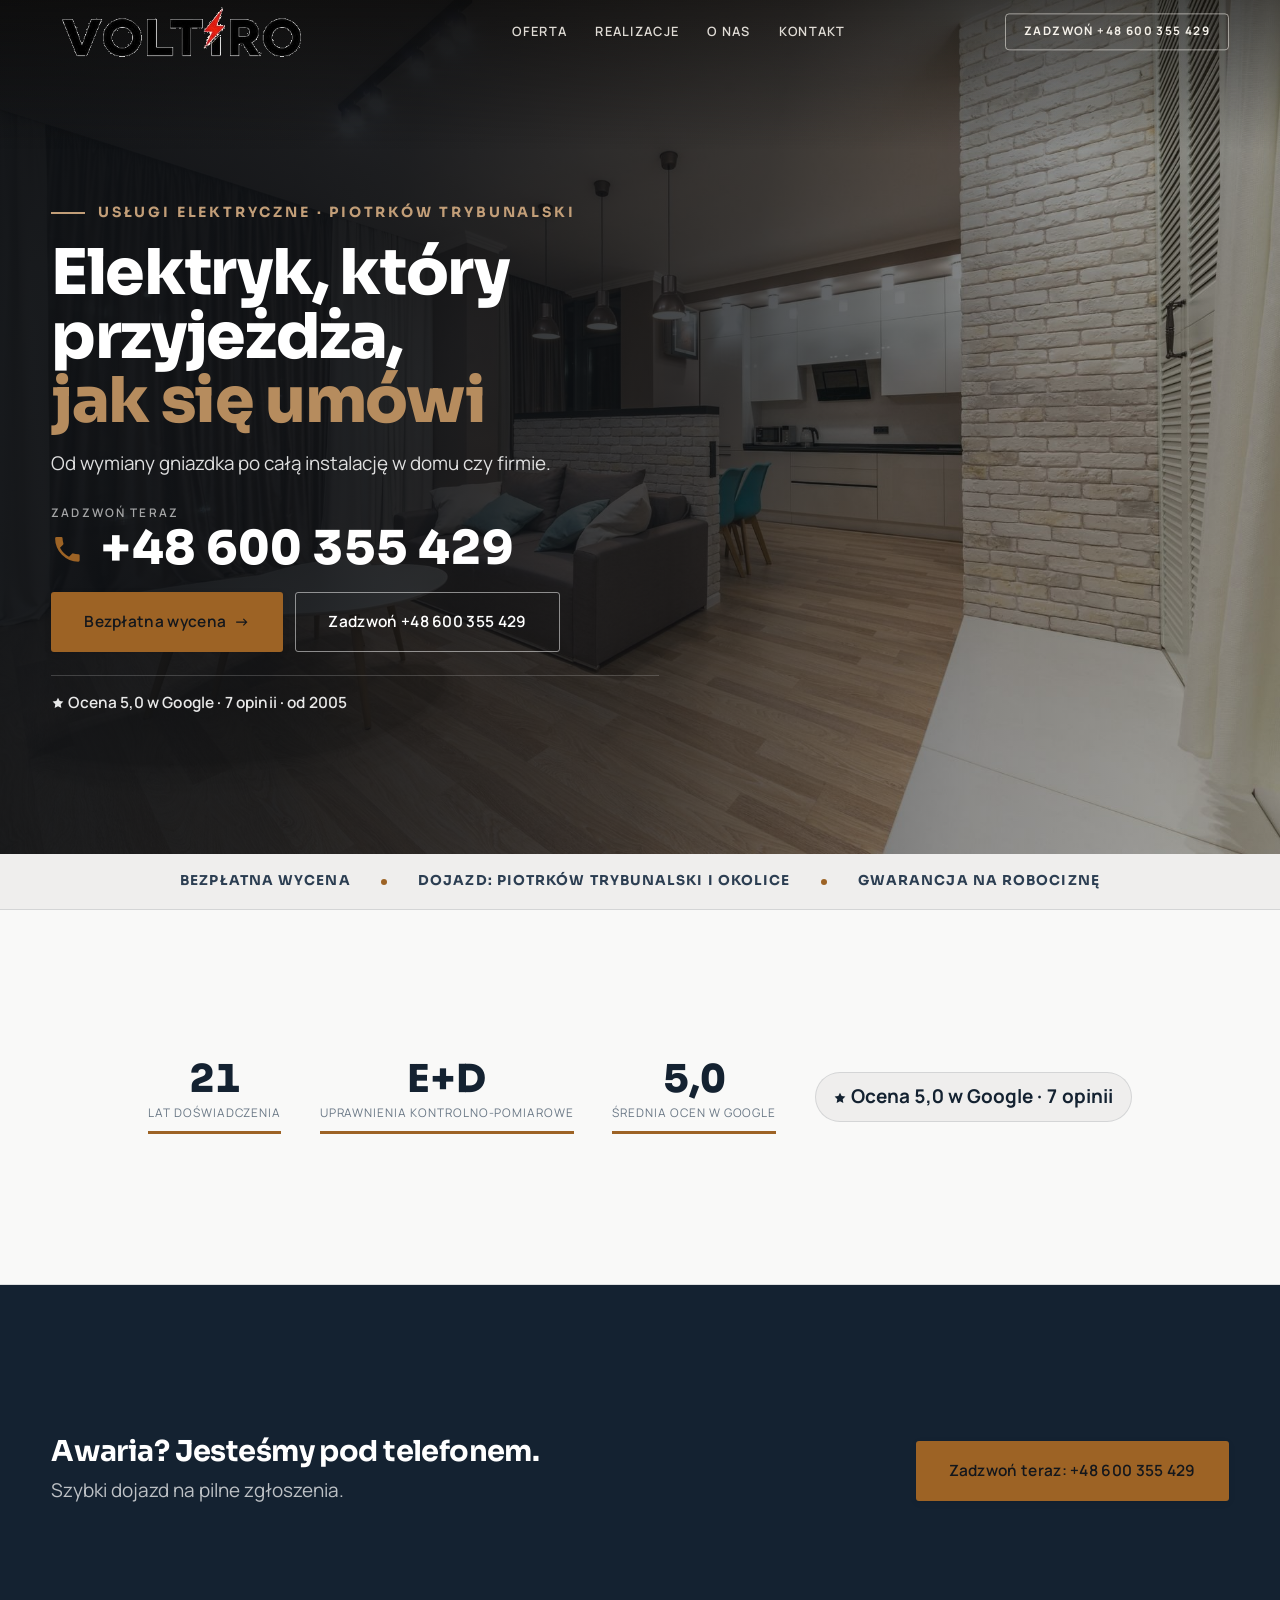
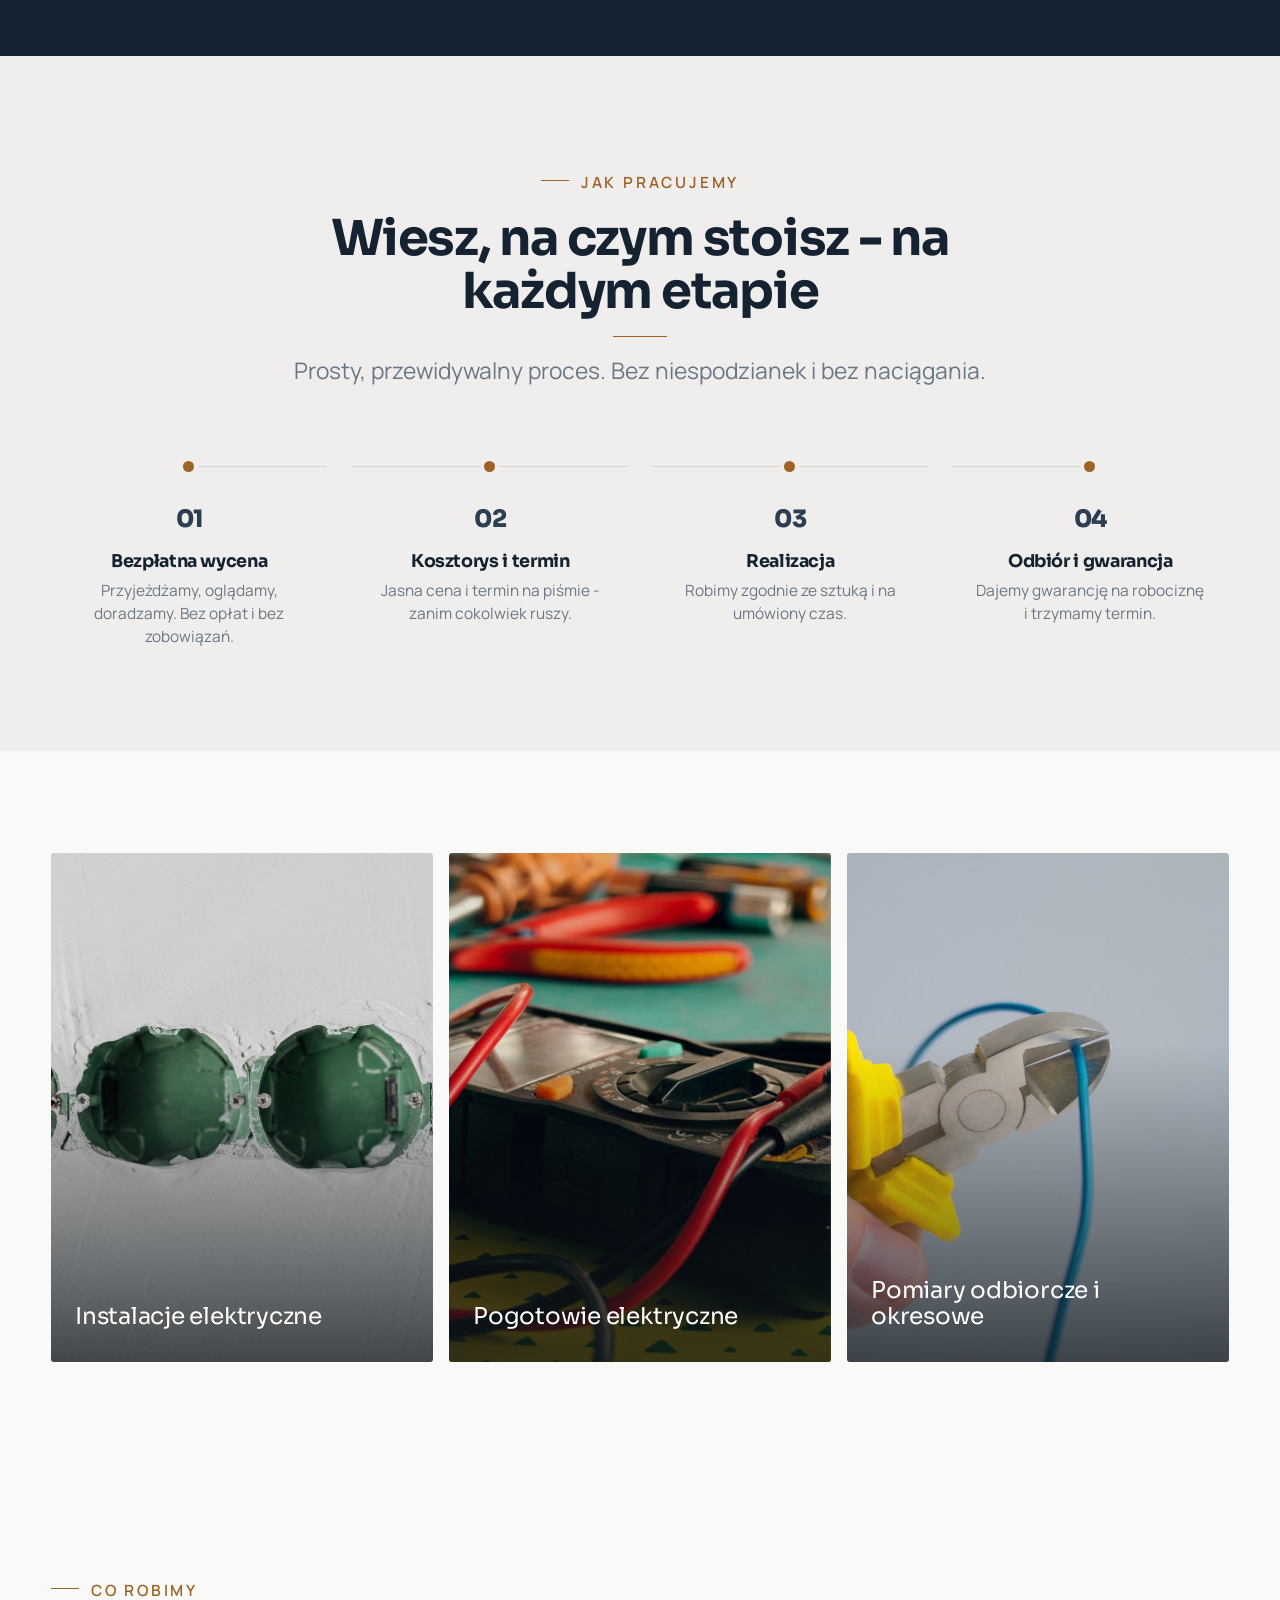
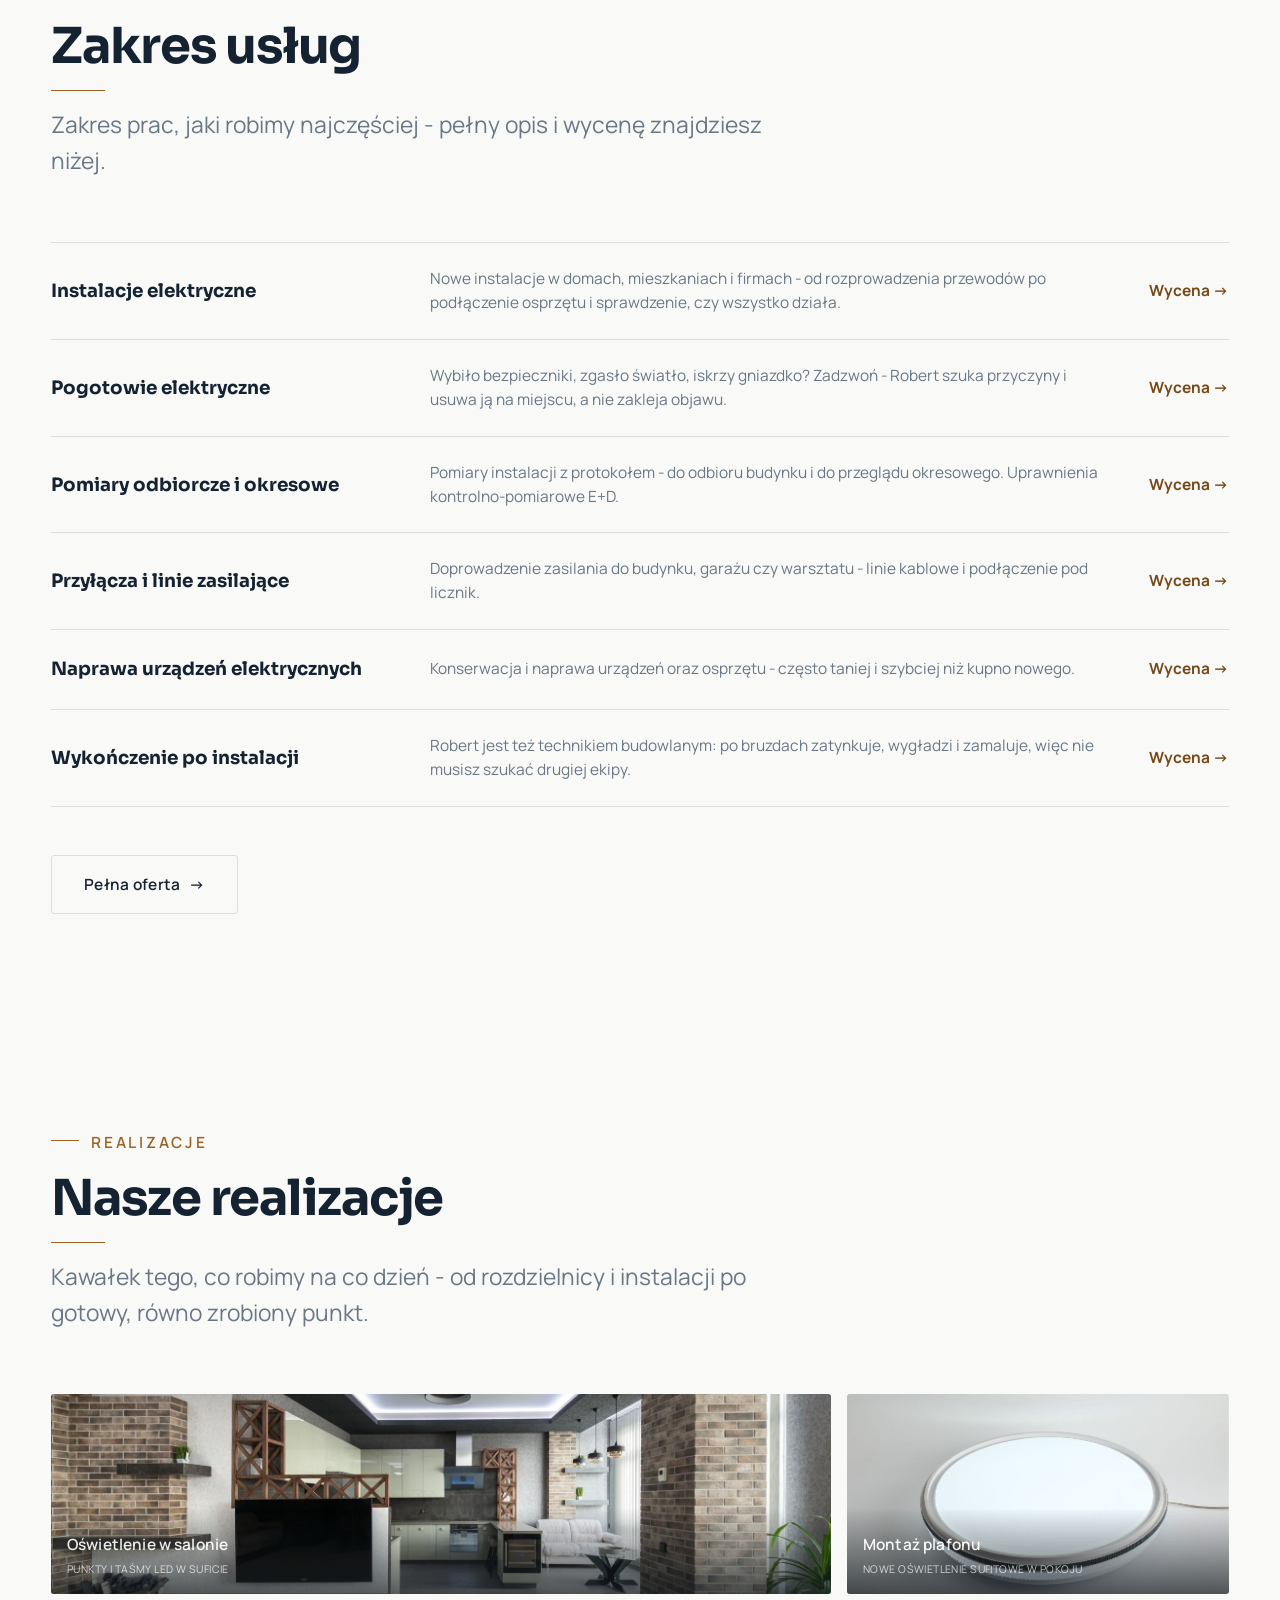
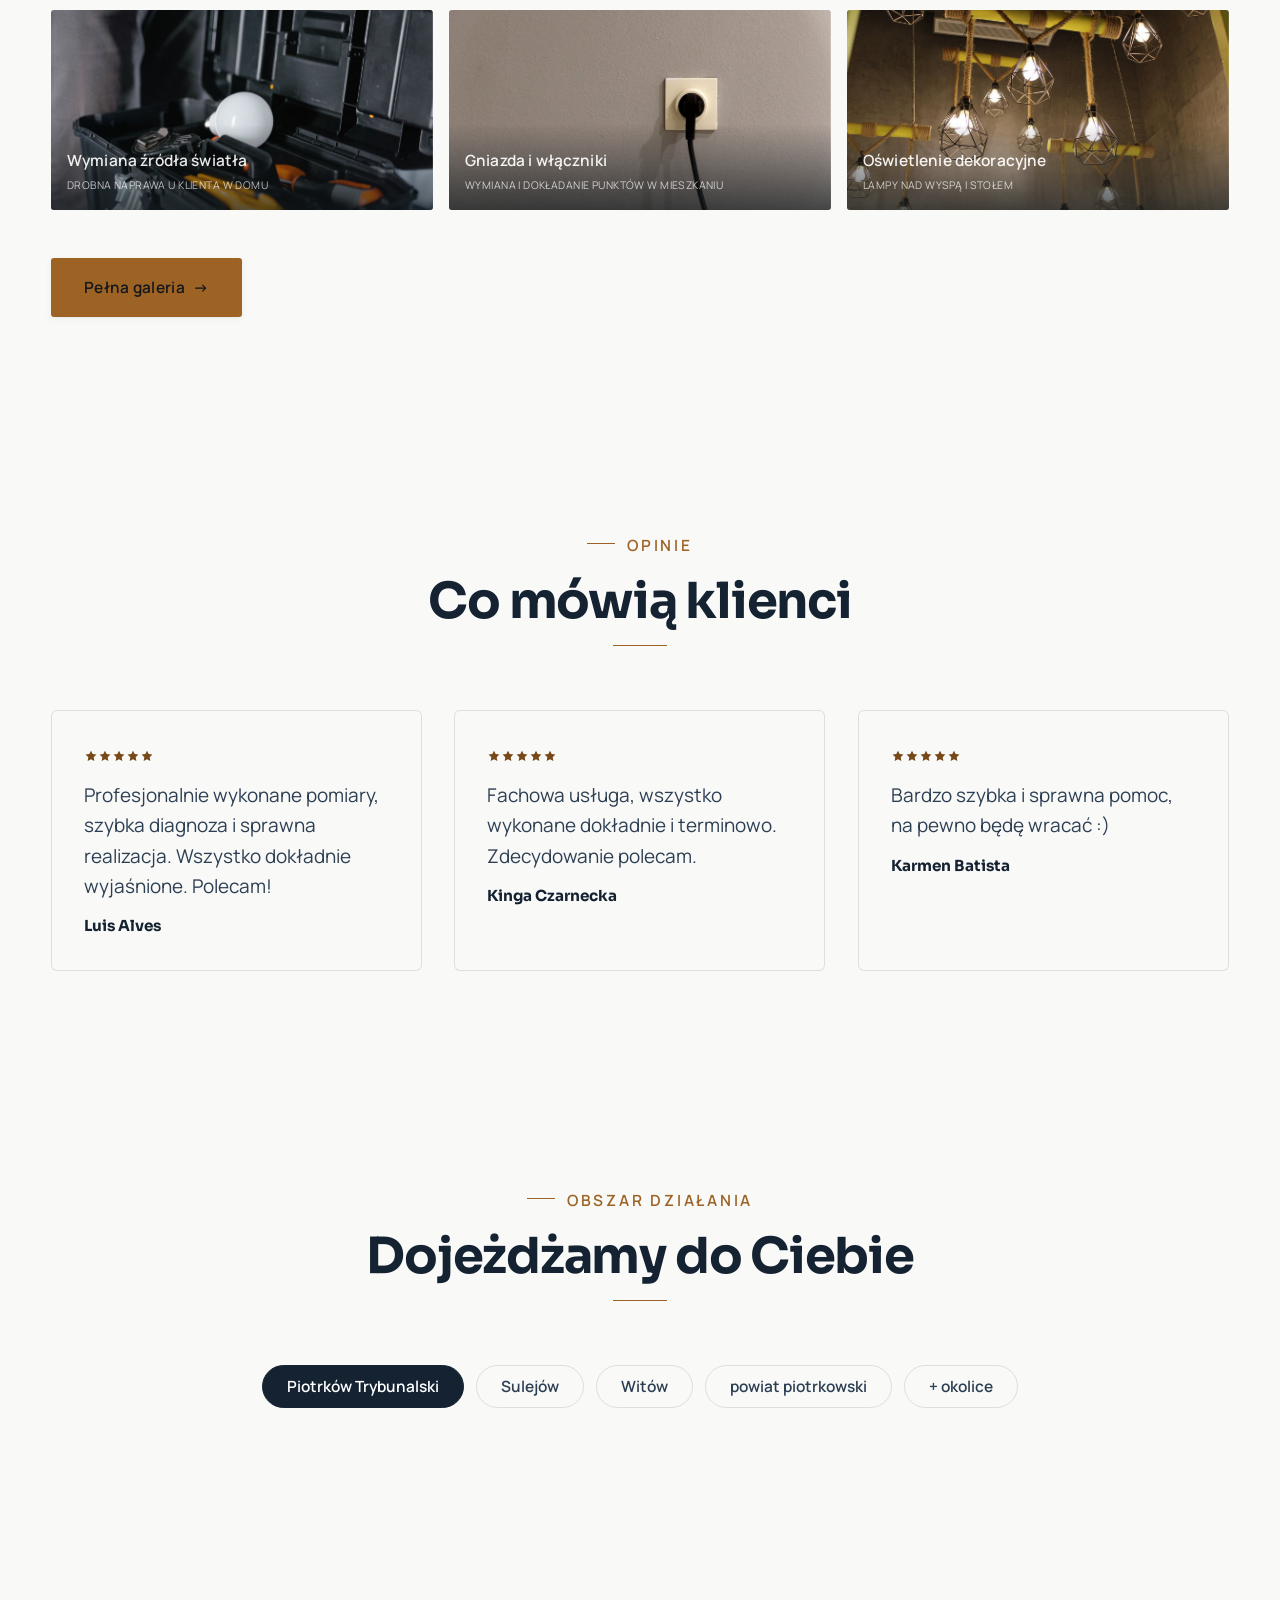
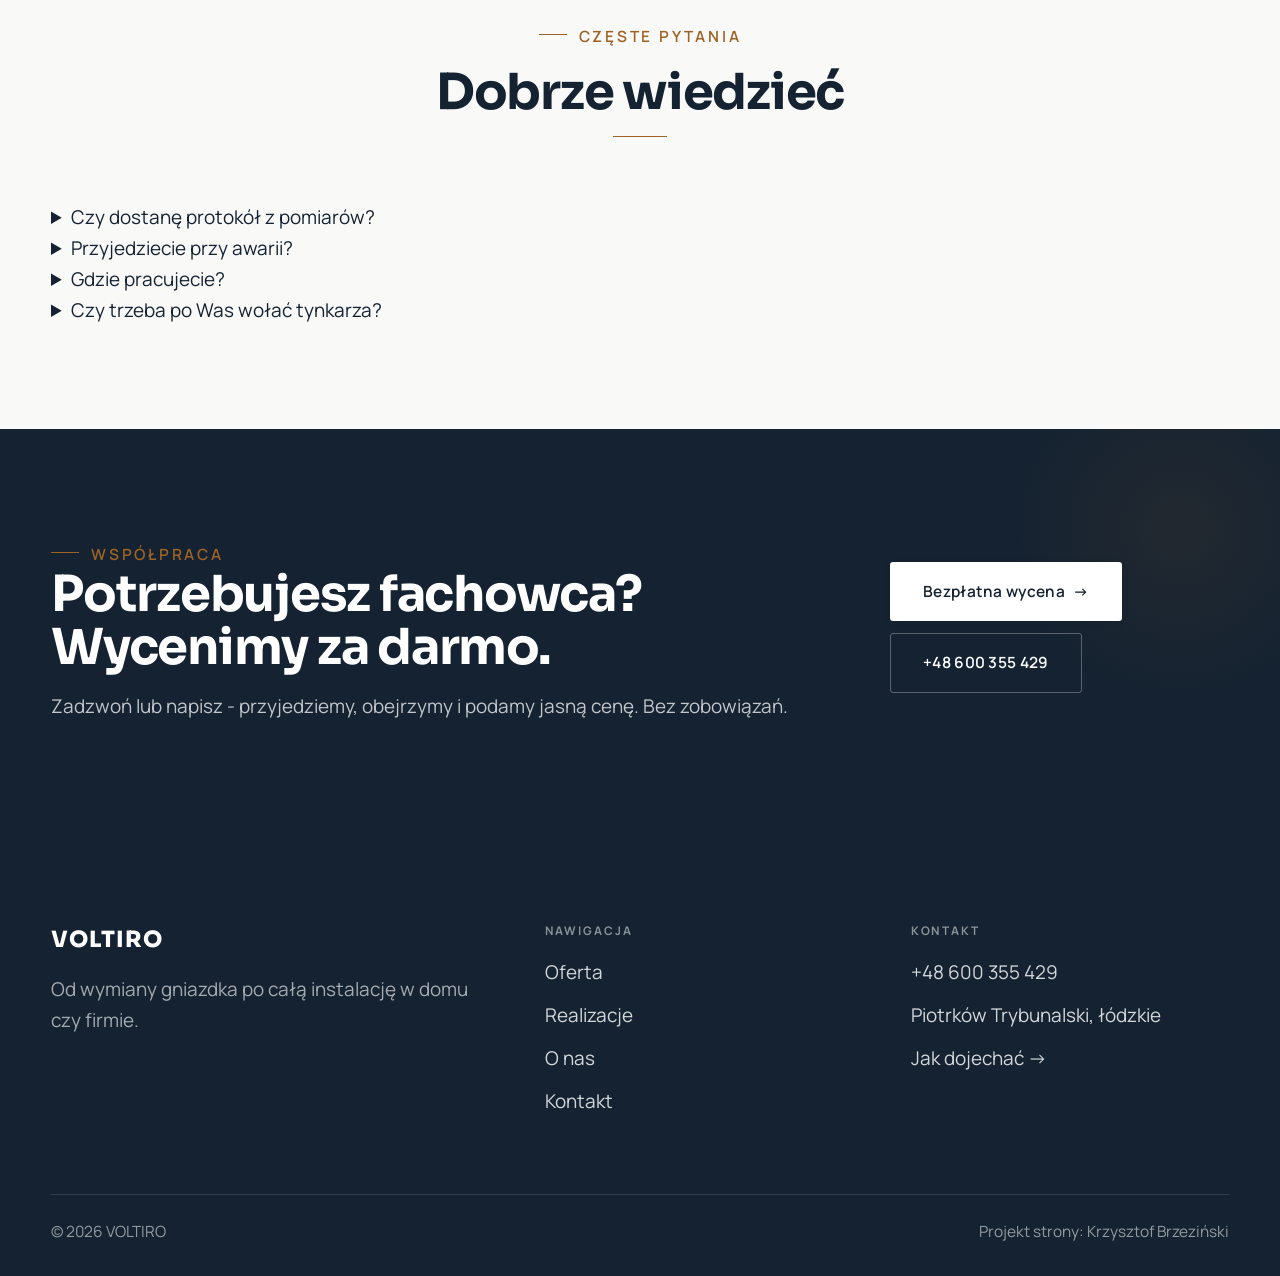
==== index.html @ 6e421669 "Strona demo: voltiro" ====
<!DOCTYPE html>
<html lang="pl">
<head>
<meta charset="UTF-8">
<meta name="viewport" content="width=device-width, initial-scale=1.0">
<title>VOLTIRO - Elektryk · Piotrków Trybunalski</title>
<meta name="description" content="VOLTIRO - usługi elektryczne, Piotrków Trybunalski i okolice. Instalacje, przyłącza, rozdzielnice, naprawa usterek i awarii, montaż oświetlenia i osprzętu. Pomiary i uprawnienia, wycena przed pracą, sprawny dojazd. Zadzwoń i umów termin.">
<link rel="preconnect" href="https://fonts.googleapis.com">
<link rel="preconnect" href="https://fonts.gstatic.com" crossorigin>
<link href="https://fonts.googleapis.com/css2?family=Sora:wght@600;700;800&family=Manrope:wght@400;500;600&display=swap" rel="stylesheet">
<link rel="stylesheet" href="assets/styles.css">
</head>
<body>

<header class="nav">
  <div class="wrap nav-inner">
    <a class="brand brand-has-logo" href="index.html"><img class="brand-logo" src="img/logo.png" alt="VOLTIRO"></a>
    <nav class="nav-links">
      <a href="oferta.html">Oferta</a>
      <a href="realizacje.html">Realizacje</a>
      <a href="o-nas.html">O nas</a>
      <a href="kontakt.html">Kontakt</a>
      <a href="tel:+48600355429" class="btn btn-accent">Zadzwoń +48 600 355 429</a>
    </nav>
    <button class="nav-toggle" aria-label="Menu"><span></span><span></span><span></span></button>
  </div>
</header>

<section class="hero-fach">
  <img class="hf-photo" src="img/hero.jpg" fetchpriority="high" alt="VOLTIRO">
  <div class="hf-panel">
    <div class="hf-inner">
      <span class="hf-kicker">Usługi elektryczne · Piotrków Trybunalski</span>
      <h1 class="hf-title">Elektryk, który przyjeżdża, <em>jak się umówi</em></h1>
      <p class="hf-lead">Od wymiany gniazdka po całą instalację w domu czy firmie.</p>
      <a class="hf-phone" href="tel:+48600355429"><span class="hf-phone-lab">Zadzwoń teraz</span><span class="hf-phone-num"><svg class="ico-tel" width="16" height="16" viewBox="0 0 24 24" fill="none" aria-hidden="true"><path d="M6.6 10.8a15.5 15.5 0 0 0 6.6 6.6l2.2-2.2a1 1 0 0 1 1-.24 11.4 11.4 0 0 0 3.6.58 1 1 0 0 1 1 1V20a1 1 0 0 1-1 1A17 17 0 0 1 3 4a1 1 0 0 1 1-1h3.5a1 1 0 0 1 1 1c0 1.25.2 2.46.58 3.6a1 1 0 0 1-.25 1l-2.23 2.2Z" fill="currentColor"/></svg> +48 600 355 429</span></a>
      <div class="hf-actions">
        <a href="kontakt.html" class="btn btn-accent">Bezpłatna wycena <span class="arr">→</span></a>
        <a href="tel:+48600355429" class="btn btn-ghost hf-ghost">Zadzwoń +48 600 355 429</a>
      </div>
      <div class="hf-trust"><svg class="ico-star" width="14" height="14" viewBox="0 0 24 24" style="vertical-align:-2px" aria-hidden="true"><path d="M12 2.8l2.85 5.8 6.4.93-4.63 4.5 1.1 6.37L12 17.4l-5.72 3 1.1-6.37-4.63-4.5 6.4-.93L12 2.8Z" fill="currentColor"/></svg> Ocena 5,0 w Google · 7 opinii · od 2005</div>
    </div>
  </div>
</section>
<section class="fach-promise">
  <div class="wrap">
    <ul class="fp-row reveal"><li>Bezpłatna wycena</li><li>Dojazd: Piotrków Trybunalski i okolice</li><li>Gwarancja na robociznę</li></ul>
  </div>
</section>
<section class="trust-bar">
  <div class="wrap">
    <div class="tb-stats">
      <div class="tb-stat reveal"><span class="tb-num">21</span><span class="tb-lab">lat doświadczenia</span></div>
      <div class="tb-stat reveal"><span class="tb-num">E+D</span><span class="tb-lab">uprawnienia kontrolno-pomiarowe</span></div>
      <div class="tb-stat reveal"><span class="tb-num">5,0</span><span class="tb-lab">średnia ocen w Google</span></div>
    </div>
    <div class="tb-google reveal"><svg class="ico-star" width="14" height="14" viewBox="0 0 24 24" style="vertical-align:-2px" aria-hidden="true"><path d="M12 2.8l2.85 5.8 6.4.93-4.63 4.5 1.1 6.37L12 17.4l-5.72 3 1.1-6.37-4.63-4.5 6.4-.93L12 2.8Z" fill="currentColor"/></svg> Ocena 5,0 w Google · 7 opinii</div>
  </div>
</section>
<section class="awaria">
  <div class="wrap">
      <div class="reveal">
        <h3>Awaria? Jesteśmy pod telefonem.</h3>
        <p>Szybki dojazd na pilne zgłoszenia.</p>
      </div>
      <a class="btn btn-accent" href="tel:+48600355429">Zadzwoń teraz: +48 600 355 429</a>
  </div>
</section>
<section class="proces fachowcy">
  <div class="wrap">
    <div class="head center reveal">
      <span class="eyebrow">Jak pracujemy</span>
      <h2>Wiesz, na czym stoisz - na każdym etapie</h2>
      <p>Prosty, przewidywalny proces. Bez niespodzianek i bez naciągania.</p>
    </div>
    <ol class="proces-line">
      <li class="reveal"><span class="pno">01</span><h3>Bezpłatna wycena</h3><p>Przyjeżdżamy, oglądamy, doradzamy. Bez opłat i bez zobowiązań.</p></li>
      <li class="reveal"><span class="pno">02</span><h3>Kosztorys i termin</h3><p>Jasna cena i termin na piśmie - zanim cokolwiek ruszy.</p></li>
      <li class="reveal"><span class="pno">03</span><h3>Realizacja</h3><p>Robimy zgodnie ze sztuką i na umówiony czas.</p></li>
      <li class="reveal"><span class="pno">04</span><h3>Odbiór i gwarancja</h3><p>Dajemy gwarancję na robociznę i trzymamy termin.</p></li>
    </ol>
  </div>
</section>
<section class="gateways-band">
  <div class="wrap">
    <div class="gateways">
      <a href="oferta.html" class="gateway reveal"><img src="img/g1.jpg" alt="Instalacje elektryczne" loading="lazy"><span class="g-ttl">Instalacje elektryczne</span></a>
      <a href="oferta.html" class="gateway reveal"><img src="img/g2.jpg" alt="Pogotowie elektryczne" loading="lazy"><span class="g-ttl">Pogotowie elektryczne</span></a>
      <a href="oferta.html" class="gateway reveal"><img src="img/g3.jpg" alt="Pomiary odbiorcze i okresowe" loading="lazy"><span class="g-ttl">Pomiary odbiorcze i okresowe</span></a>
    </div>
  </div>
</section>
<section class="fach-uslugi">
  <div class="wrap">
    <div class="head reveal">
      <span class="eyebrow">Co robimy</span>
      <h2>Zakres usług</h2>
      <p>Zakres prac, jaki robimy najczęściej - pełny opis i wycenę znajdziesz niżej.</p>
    </div>
    <ul class="fu-list">
      <li class="fu-row reveal"><div class="fu-name">Instalacje elektryczne</div><div class="fu-desc">Nowe instalacje w domach, mieszkaniach i firmach - od rozprowadzenia przewodów po podłączenie osprzętu i sprawdzenie, czy wszystko działa.</div><a class="fu-cta" href="kontakt.html">Wycena <span class="arr">→</span></a></li>
      <li class="fu-row reveal"><div class="fu-name">Pogotowie elektryczne</div><div class="fu-desc">Wybiło bezpieczniki, zgasło światło, iskrzy gniazdko? Zadzwoń - Robert szuka przyczyny i usuwa ją na miejscu, a nie zakleja objawu.</div><a class="fu-cta" href="kontakt.html">Wycena <span class="arr">→</span></a></li>
      <li class="fu-row reveal"><div class="fu-name">Pomiary odbiorcze i okresowe</div><div class="fu-desc">Pomiary instalacji z protokołem - do odbioru budynku i do przeglądu okresowego. Uprawnienia kontrolno-pomiarowe E+D.</div><a class="fu-cta" href="kontakt.html">Wycena <span class="arr">→</span></a></li>
      <li class="fu-row reveal"><div class="fu-name">Przyłącza i linie zasilające</div><div class="fu-desc">Doprowadzenie zasilania do budynku, garażu czy warsztatu - linie kablowe i podłączenie pod licznik.</div><a class="fu-cta" href="kontakt.html">Wycena <span class="arr">→</span></a></li>
      <li class="fu-row reveal"><div class="fu-name">Naprawa urządzeń elektrycznych</div><div class="fu-desc">Konserwacja i naprawa urządzeń oraz osprzętu - często taniej i szybciej niż kupno nowego.</div><a class="fu-cta" href="kontakt.html">Wycena <span class="arr">→</span></a></li>
      <li class="fu-row reveal"><div class="fu-name">Wykończenie po instalacji</div><div class="fu-desc">Robert jest też technikiem budowlanym: po bruzdach zatynkuje, wygładzi i zamaluje, więc nie musisz szukać drugiej ekipy.</div><a class="fu-cta" href="kontakt.html">Wycena <span class="arr">→</span></a></li>
    </ul>
    <div style="margin-top:var(--space-7)" class="reveal"><a href="oferta.html" class="btn btn-ghost">Pełna oferta <span class="arr">→</span></a></div>
  </div>
</section>
<section>
  <div class="wrap">
    <div class="head reveal">
      <span class="eyebrow">Realizacje</span>
      <h2>Nasze realizacje</h2>
      <p>Kawałek tego, co robimy na co dzień - od rozdzielnicy i instalacji po gotowy, równo zrobiony punkt.</p>
    </div>
    <div class="gallery">
      <div class="tile t-two3 reveal"><img src="img/g4.jpg" alt="Oświetlenie w salonie" loading="lazy"><div class="cap">Oświetlenie w salonie<small>Punkty i taśmy LED w suficie</small></div></div>
      <div class="tile t-third reveal"><img src="img/g5.jpg" alt="Montaż plafonu" loading="lazy"><div class="cap">Montaż plafonu<small>Nowe oświetlenie sufitowe w pokoju</small></div></div>
      <div class="tile t-third reveal"><img src="img/g6.jpg" alt="Wymiana źródła światła" loading="lazy"><div class="cap">Wymiana źródła światła<small>Drobna naprawa u klienta w domu</small></div></div>
      <div class="tile t-third reveal"><img src="img/g7.jpg" alt="Gniazda i włączniki" loading="lazy"><div class="cap">Gniazda i włączniki<small>Wymiana i dokładanie punktów w mieszkaniu</small></div></div>
      <div class="tile t-third reveal"><img src="img/g8.jpg" alt="Oświetlenie dekoracyjne" loading="lazy"><div class="cap">Oświetlenie dekoracyjne<small>Lampy nad wyspą i stołem</small></div></div>
    </div>
    <div style="margin-top:var(--space-7)" class="reveal"><a href="realizacje.html" class="btn btn-accent">Pełna galeria <span class="arr">→</span></a></div>
  </div>
</section>
<section class="opinie">
  <div class="wrap">
    <div class="head center reveal">
      <span class="eyebrow">Opinie</span>
      <h2>Co mówią klienci</h2>
    </div>
    <div class="opinie-grid">
      <figure class="op-card reveal"><span class="op-star"><svg class="ico-star" width="14" height="14" viewBox="0 0 24 24" style="vertical-align:-2px" aria-hidden="true"><path d="M12 2.8l2.85 5.8 6.4.93-4.63 4.5 1.1 6.37L12 17.4l-5.72 3 1.1-6.37-4.63-4.5 6.4-.93L12 2.8Z" fill="currentColor"/></svg><svg class="ico-star" width="14" height="14" viewBox="0 0 24 24" style="vertical-align:-2px" aria-hidden="true"><path d="M12 2.8l2.85 5.8 6.4.93-4.63 4.5 1.1 6.37L12 17.4l-5.72 3 1.1-6.37-4.63-4.5 6.4-.93L12 2.8Z" fill="currentColor"/></svg><svg class="ico-star" width="14" height="14" viewBox="0 0 24 24" style="vertical-align:-2px" aria-hidden="true"><path d="M12 2.8l2.85 5.8 6.4.93-4.63 4.5 1.1 6.37L12 17.4l-5.72 3 1.1-6.37-4.63-4.5 6.4-.93L12 2.8Z" fill="currentColor"/></svg><svg class="ico-star" width="14" height="14" viewBox="0 0 24 24" style="vertical-align:-2px" aria-hidden="true"><path d="M12 2.8l2.85 5.8 6.4.93-4.63 4.5 1.1 6.37L12 17.4l-5.72 3 1.1-6.37-4.63-4.5 6.4-.93L12 2.8Z" fill="currentColor"/></svg><svg class="ico-star" width="14" height="14" viewBox="0 0 24 24" style="vertical-align:-2px" aria-hidden="true"><path d="M12 2.8l2.85 5.8 6.4.93-4.63 4.5 1.1 6.37L12 17.4l-5.72 3 1.1-6.37-4.63-4.5 6.4-.93L12 2.8Z" fill="currentColor"/></svg></span><blockquote>Profesjonalnie wykonane pomiary, szybka diagnoza i sprawna realizacja. Wszystko dokładnie wyjaśnione. Polecam!</blockquote><span class="op-autor">Luis Alves</span></figure>
      <figure class="op-card reveal"><span class="op-star"><svg class="ico-star" width="14" height="14" viewBox="0 0 24 24" style="vertical-align:-2px" aria-hidden="true"><path d="M12 2.8l2.85 5.8 6.4.93-4.63 4.5 1.1 6.37L12 17.4l-5.72 3 1.1-6.37-4.63-4.5 6.4-.93L12 2.8Z" fill="currentColor"/></svg><svg class="ico-star" width="14" height="14" viewBox="0 0 24 24" style="vertical-align:-2px" aria-hidden="true"><path d="M12 2.8l2.85 5.8 6.4.93-4.63 4.5 1.1 6.37L12 17.4l-5.72 3 1.1-6.37-4.63-4.5 6.4-.93L12 2.8Z" fill="currentColor"/></svg><svg class="ico-star" width="14" height="14" viewBox="0 0 24 24" style="vertical-align:-2px" aria-hidden="true"><path d="M12 2.8l2.85 5.8 6.4.93-4.63 4.5 1.1 6.37L12 17.4l-5.72 3 1.1-6.37-4.63-4.5 6.4-.93L12 2.8Z" fill="currentColor"/></svg><svg class="ico-star" width="14" height="14" viewBox="0 0 24 24" style="vertical-align:-2px" aria-hidden="true"><path d="M12 2.8l2.85 5.8 6.4.93-4.63 4.5 1.1 6.37L12 17.4l-5.72 3 1.1-6.37-4.63-4.5 6.4-.93L12 2.8Z" fill="currentColor"/></svg><svg class="ico-star" width="14" height="14" viewBox="0 0 24 24" style="vertical-align:-2px" aria-hidden="true"><path d="M12 2.8l2.85 5.8 6.4.93-4.63 4.5 1.1 6.37L12 17.4l-5.72 3 1.1-6.37-4.63-4.5 6.4-.93L12 2.8Z" fill="currentColor"/></svg></span><blockquote>Fachowa usługa, wszystko wykonane dokładnie i terminowo. Zdecydowanie polecam.</blockquote><span class="op-autor">Kinga Czarnecka</span></figure>
      <figure class="op-card reveal"><span class="op-star"><svg class="ico-star" width="14" height="14" viewBox="0 0 24 24" style="vertical-align:-2px" aria-hidden="true"><path d="M12 2.8l2.85 5.8 6.4.93-4.63 4.5 1.1 6.37L12 17.4l-5.72 3 1.1-6.37-4.63-4.5 6.4-.93L12 2.8Z" fill="currentColor"/></svg><svg class="ico-star" width="14" height="14" viewBox="0 0 24 24" style="vertical-align:-2px" aria-hidden="true"><path d="M12 2.8l2.85 5.8 6.4.93-4.63 4.5 1.1 6.37L12 17.4l-5.72 3 1.1-6.37-4.63-4.5 6.4-.93L12 2.8Z" fill="currentColor"/></svg><svg class="ico-star" width="14" height="14" viewBox="0 0 24 24" style="vertical-align:-2px" aria-hidden="true"><path d="M12 2.8l2.85 5.8 6.4.93-4.63 4.5 1.1 6.37L12 17.4l-5.72 3 1.1-6.37-4.63-4.5 6.4-.93L12 2.8Z" fill="currentColor"/></svg><svg class="ico-star" width="14" height="14" viewBox="0 0 24 24" style="vertical-align:-2px" aria-hidden="true"><path d="M12 2.8l2.85 5.8 6.4.93-4.63 4.5 1.1 6.37L12 17.4l-5.72 3 1.1-6.37-4.63-4.5 6.4-.93L12 2.8Z" fill="currentColor"/></svg><svg class="ico-star" width="14" height="14" viewBox="0 0 24 24" style="vertical-align:-2px" aria-hidden="true"><path d="M12 2.8l2.85 5.8 6.4.93-4.63 4.5 1.1 6.37L12 17.4l-5.72 3 1.1-6.37-4.63-4.5 6.4-.93L12 2.8Z" fill="currentColor"/></svg></span><blockquote>Bardzo szybka i sprawna pomoc, na pewno będę wracać :)</blockquote><span class="op-autor">Karmen Batista</span></figure>
    </div>
  </div>
</section>
<section class="obszar">
  <div class="wrap">
    <div class="head center reveal">
      <span class="eyebrow">Obszar działania</span>
      <h2>Dojeżdżamy do Ciebie</h2>
    </div>
    <ul class="obszar-list reveal"><li class="is-home">Piotrków Trybunalski</li><li>Sulejów</li><li>Witów</li><li>powiat piotrkowski</li><li>+ okolice</li></ul>
  </div>
</section>
<section class="faq-klinika">
  <div class="wrap">
    <div class="head center reveal">
      <span class="eyebrow">Częste pytania</span>
      <h2>Dobrze wiedzieć</h2>
    </div>
    <div class="faq-list">
      <details class="faq-item reveal"><summary>Czy dostanę protokół z pomiarów?</summary><p>Tak. Po pomiarach odbiorczych i okresowych wystawiamy protokół - Robert ma uprawnienia kontrolno-pomiarowe E+D.</p></details>
      <details class="faq-item reveal"><summary>Przyjedziecie przy awarii?</summary><p>Tak, awarie traktujemy priorytetowo. Zadzwoń pod 600 355 429, umówimy dojazd najszybciej jak się da.</p></details>
      <details class="faq-item reveal"><summary>Gdzie pracujecie?</summary><p>Piotrków Trybunalski, Sulejów, Witów i okolice - cały powiat piotrkowski.</p></details>
      <details class="faq-item reveal"><summary>Czy trzeba po Was wołać tynkarza?</summary><p>Nie. Robert jest technikiem budowlanym, więc bruzdy po instalacji zatynkuje i zamaluje w ramach tej samej roboty.</p></details>
    </div>
  </div>
</section>
<section class="cta">
  <div class="wrap">
    <div class="reveal">
      <span class="eyebrow">Współpraca</span>
      <h2>Potrzebujesz fachowca? Wycenimy za darmo.</h2>
      <p>Zadzwoń lub napisz - przyjedziemy, obejrzymy i podamy jasną cenę. Bez zobowiązań.</p>
    </div>
    <div class="cta-actions reveal">
      <a href="kontakt.html" class="btn btn-light">Bezpłatna wycena <span class="arr">→</span></a>
      <a href="tel:+48600355429" class="btn btn-ghost" style="color:#fff;border-color:rgba(255,255,255,.3)">+48 600 355 429</a>
    </div>
  </div>
</section>

<footer>
  <div class="wrap">
    <div class="foot-grid">
      <div class="foot-brand">
        <div class="name">VOLTIRO</div>
        <p>Od wymiany gniazdka po całą instalację w domu czy firmie.</p>
      </div>
      <div class="foot-col">
        <h4>Nawigacja</h4>
        <a href="oferta.html">Oferta</a>
        <a href="realizacje.html">Realizacje</a>
        <a href="o-nas.html">O nas</a>
        <a href="kontakt.html">Kontakt</a>
      </div>
      <div class="foot-col">
        <h4>Kontakt</h4>
        <a href="tel:+48600355429">+48 600 355 429</a>
        <p>Piotrków Trybunalski, łódzkie</p>
        <a href="https://www.google.com/maps?cid=14498389958621263800" target="_blank" rel="noopener">Jak dojechać →</a>
      </div>
    </div>
    <div class="foot-bot">
      <span>© 2026 VOLTIRO</span>
      <span>Projekt strony: Krzysztof Brzeziński</span>
    </div>
  </div>
</footer>
<div class="sticky-call"><a class="sc-call" href="tel:+48600355429"><svg class="ico-tel" width="16" height="16" viewBox="0 0 24 24" fill="none" aria-hidden="true"><path d="M6.6 10.8a15.5 15.5 0 0 0 6.6 6.6l2.2-2.2a1 1 0 0 1 1-.24 11.4 11.4 0 0 0 3.6.58 1 1 0 0 1 1 1V20a1 1 0 0 1-1 1A17 17 0 0 1 3 4a1 1 0 0 1 1-1h3.5a1 1 0 0 1 1 1c0 1.25.2 2.46.58 3.6a1 1 0 0 1-.25 1l-2.23 2.2Z" fill="currentColor"/></svg> Zadzwoń</a><a class="sc-quote" href="kontakt.html">Bezpłatna wycena</a></div>

<script src="assets/main.js"></script>
</body>
</html>
---- assets/styles.css ----
/* ============================================================
   STOLBASZ — premium, architektoniczny B2B fit-out
   Jasna paleta, zero brązu. System wg premium-web-craft.
   Projekt strony: Krzysztof Brzeziński
   ============================================================ */

:root{
  /* PALETA — jasna, architektoniczna, chłodna */
  --paper:#f5f7fa;          /* główne tło */
  --paper-2:#e7edf3;        /* sekcje alternatywne (chłodny jasny szary) */
  --paper-3:#e7edf3;        /* delikatne wypełnienia */
  --ink:#142231;            /* tekst główny — chłodny grafit */
  --ink-soft:#2c3e52;       /* nagłówki drugorzędne */
  --muted:#697785;          /* tekst poboczny */
  --line:rgba(20,34,49,.12);/* hairline */
  --accent:#e8a00c;         /* stonowany petrol-slate — jedyny akcent */
  --accent-d:#c47f06;
  --accent-soft:rgba(232,160,12,.10);
  --dark:#142231;           /* sekcje ciemne (stopka/CTA) */

  /* ODSTĘPY — skala 4/8 */
  --space-1:4px; --space-2:8px; --space-3:12px; --space-4:16px; --space-5:24px;
  --space-6:32px; --space-7:48px; --space-8:64px; --space-9:96px; --space-10:128px;

  /* TYPOGRAFIA — fluid clamp() (skala podbita 16.07.2026: większe, czytelniejsze litery — uwaga Adama) */
  --text-sm:clamp(.9rem,.87rem + .12vw,1rem);
  --text-base:clamp(1.08rem,1.04rem + .18vw,1.2rem);
  --text-lg:clamp(1.24rem,1.15rem + .34vw,1.44rem);
  --text-h3:clamp(1.34rem,1.22rem + .55vw,1.66rem);
  --text-h2:clamp(2.1rem,1.66rem + 2.1vw,3.1rem);
  --text-h1:clamp(2.9rem,2.1rem + 4vw,5.1rem);

  /* PROMIENIE — architektoniczne, raczej ostre */
  --r-sm:3px; --r-md:6px; --r-lg:10px;

  /* RUCH */
  --ease:cubic-bezier(.25,.46,.45,.94); --dur:.24s;

  /* CIENIE — miękkie, warstwowe */
  --sh-sm:0 1px 2px rgba(16,24,32,.04), 0 2px 8px rgba(16,24,32,.05);
  --sh-md:0 2px 6px rgba(16,24,32,.05), 0 12px 28px -8px rgba(16,24,32,.12);
  --sh-lg:0 6px 14px rgba(16,24,32,.07), 0 26px 56px -18px rgba(16,24,32,.22);

  --hairline:1px solid var(--line);

  --font-display:'Sora','Manrope',sans-serif;
  --font-body:'Manrope',sans-serif;
}

*{box-sizing:border-box;margin:0;padding:0}
html{scroll-behavior:smooth}
body{
  font-family:var(--font-body);
  font-size:var(--text-base);
  line-height:1.65;
  color:var(--ink);
  background:var(--paper);
  -webkit-font-smoothing:antialiased;
  text-rendering:optimizeLegibility;
}
img{max-width:100%;display:block}
a{color:inherit;text-decoration:none}

.wrap{width:min(92%,1180px);margin-inline:auto}
section{padding-block:clamp(52px,6.5vw,96px)}

h1,h2,h3{font-family:var(--font-display);font-weight:700;line-height:1.08;letter-spacing:-.02em;color:var(--ink)}
h1{font-size:var(--text-h1);letter-spacing:-.035em}
h2{font-size:var(--text-h2);letter-spacing:-.025em}
h3{font-size:var(--text-h3)}
p{max-width:65ch}

.eyebrow{
  font-family:var(--font-body);
  font-size:var(--text-sm);
  font-weight:600;
  letter-spacing:.18em;
  text-transform:uppercase;
  color:var(--accent);
  display:inline-flex;align-items:center;gap:var(--space-3);
}
/* flex:none + margin-top = kreska trzyma się PIERWSZEJ linii. Wcześniej align-items:center
   centrowało ją względem całego bloku i przy zawinięciu (długi kicker typu
   „…WNĘTRZ · LESZNO · OD 2019") druga linia lądowała z brzydkim wcięciem. */
.eyebrow{align-items:flex-start}
.eyebrow>*,.eyebrow{text-wrap:balance}   /* dlugi kicker lamal sie na sierote typu samo „2019" w drugiej linii */
.eyebrow::before{content:"";width:28px;height:1px;background:var(--accent);display:inline-block;flex:none;margin-top:.62em}

.muted{color:var(--muted)}
.lead{font-size:var(--text-lg);line-height:1.55;color:var(--ink-soft);max-width:50ch}

/* ---------- BUTTONS ---------- */
.btn{
  display:inline-flex;align-items:center;gap:var(--space-2);
  font-weight:600;font-size:var(--text-sm);letter-spacing:.02em;
  padding:var(--space-4) var(--space-6);
  border-radius:var(--r-sm);
  transition:transform var(--dur) var(--ease),box-shadow var(--dur) var(--ease),background var(--dur) var(--ease);
  cursor:pointer;border:1px solid transparent;
}
.btn-accent{background:var(--accent);color:#fff;box-shadow:var(--sh-sm)}
.btn-accent:hover{background:var(--accent-d);transform:translateY(-2px);box-shadow:var(--sh-md)}
.btn-accent:active{transform:translateY(0);box-shadow:var(--sh-sm)}
.btn-ghost{background:transparent;color:var(--ink);border-color:var(--line)}
.btn-ghost:hover{border-color:var(--accent);color:var(--accent);transform:translateY(-2px)}
.btn-light{background:#fff;color:var(--ink);box-shadow:var(--sh-sm)}
.btn-light:hover{transform:translateY(-2px);box-shadow:var(--sh-md)}
.btn .arr{transition:transform var(--dur) var(--ease)}
.btn:hover .arr{transform:translateX(4px)}

/* ---------- NAV ---------- */
.nav{
  position:sticky;top:0;z-index:50;
  background:color-mix(in srgb,var(--paper) 88%,transparent);
  backdrop-filter:saturate(140%) blur(10px);
  border-bottom:var(--hairline);
}
.nav-inner{display:flex;align-items:center;justify-content:space-between;height:72px}
.brand{display:flex;flex-direction:column;line-height:1}
.brand .name{font-family:var(--font-display);font-weight:800;font-size:1.35rem;letter-spacing:.04em}
.brand .sub{font-size:.62rem;letter-spacing:.34em;text-transform:uppercase;color:var(--muted);margin-top:5px}
.nav-links{display:flex;align-items:center;gap:var(--space-6)}
.nav-links a{font-size:var(--text-sm);font-weight:500;color:var(--ink-soft);position:relative;padding-block:4px;transition:color var(--dur) var(--ease)}
.nav-links a::after{content:"";position:absolute;left:0;bottom:0;width:0;height:1.5px;background:var(--accent);transition:width var(--dur) var(--ease)}
.nav-links a:hover,.nav-links a.active{color:var(--ink)}
.nav-links a:hover::after,.nav-links a.active::after{width:100%}
.nav-links .btn{padding:var(--space-2) var(--space-5)}
/* przyciski w nav: właściwy kolor (przebij .nav-links a) + bez podkreślenia */
.nav-links a.btn-accent{color:#fff}
.nav-links a.btn-ghost,.nav-links a.btn-light{color:var(--ink)}
.nav-links a.btn::after{display:none}
.nav-toggle{display:none;background:none;border:none;cursor:pointer;flex-direction:column;gap:5px;padding:8px}
.nav-toggle span{width:24px;height:2px;background:var(--ink);transition:var(--dur)}

/* ---------- HERO (split) ---------- */
.hero{position:relative;overflow:hidden;border-bottom:var(--hairline)}
.hero-grid{display:grid;grid-template-columns:1.05fr .95fr;gap:clamp(24px,4vw,60px);align-items:center;
  padding-block:clamp(36px,4.5vw,64px)}
.hero-copy .eyebrow{margin-bottom:var(--space-5)}
.hero-copy h1{margin-bottom:var(--space-5)}
.hero-copy .lead{margin-bottom:var(--space-7)}
.hero-actions{display:flex;flex-wrap:wrap;gap:var(--space-4)}
.hero-art{position:relative;aspect-ratio:4/3;border-radius:var(--r-lg);overflow:hidden;box-shadow:var(--sh-lg)}
.hero-art img{width:100%;height:100%;object-fit:cover}
.hero-art::after{content:"";position:absolute;inset:0;background:linear-gradient(180deg,transparent 55%,rgba(18,24,28,.28))}
.hero-badge{position:absolute;left:var(--space-5);bottom:var(--space-5);z-index:2;
  background:rgba(252,252,251,.94);backdrop-filter:blur(4px);
  border-radius:var(--r-md);padding:var(--space-4) var(--space-5);box-shadow:var(--sh-md);max-width:78%}
.hero-badge strong{display:block;font-family:var(--font-display);font-size:1rem;letter-spacing:-.01em}
.hero-badge span{font-size:var(--text-sm);color:var(--muted)}

/* ---------- HERO duży / kinowy (strona główna) ---------- */
.hero-cine{position:relative;min-height:clamp(560px,82vh,840px);min-height:clamp(560px,82svh,840px);display:flex;align-items:center;overflow:hidden;border-bottom:var(--hairline)}
.hero-cine>img{position:absolute;inset:0;width:100%;height:100%;object-fit:cover;z-index:0}
.hero-cine::after{content:"";position:absolute;inset:0;z-index:1;
  background:linear-gradient(95deg,rgba(13,18,23,.86) 0%,rgba(13,18,23,.64) 32%,rgba(13,18,23,.24) 62%,rgba(13,18,23,.04) 100%)}
.hero-cine .wrap{position:relative;z-index:2;padding-block:var(--space-8)}
.hero-cine .hero-copy{max-width:660px}
.hero-cine .eyebrow{color:#fff;margin-bottom:var(--space-5)}
.hero-cine .eyebrow::before{background:#fff}
.hero-cine h1{color:#fff;margin-bottom:var(--space-5);font-size:clamp(2.9rem,2rem + 4.4vw,5.2rem);text-wrap:balance}
.hero-cine .lead{color:rgba(255,255,255,.92);max-width:48ch;margin-bottom:var(--space-7)}
.hero-cine .hero-actions{display:flex;flex-wrap:wrap;gap:var(--space-4)}
/* NISKIE OKNO (laptop z dokiem i paskami przeglądarki ma ~700-780 px wysokości widoku):
   H1 do 5.2rem + długi lead nie mieściły się i przyciski wypadały POD krawędź ekranu -
   klient widział stronę bez ani jednego CTA. Skalujemy w dół, zamiast przycinać treść. */
@media(min-width:821px) and (max-height:820px){
  .hero-cine{min-height:clamp(520px,94svh,780px)}
  .hero-cine .wrap{padding-block:var(--space-6)}
  .hero-cine h1{font-size:clamp(2.2rem,1.5rem + 2.6vw,3.6rem);margin-bottom:var(--space-4)}
  .hero-cine .eyebrow{margin-bottom:var(--space-4)}
  .hero-cine .lead{margin-bottom:var(--space-5);max-width:44ch}
}
@media(max-width:680px){
  .hero-cine{min-height:clamp(520px,76vh,640px);min-height:clamp(520px,76svh,640px);align-items:flex-end}
  .hero-cine::after{background:linear-gradient(0deg,rgba(13,18,23,.9) 6%,rgba(13,18,23,.45) 55%,rgba(13,18,23,.25) 100%)}
  .hero-cine .wrap{padding-bottom:var(--space-9)}
  /* TELEFON (~90% oglądających): lead potrafił zająć 8 linii i zepchnąć CTA poza pierwszy ekran.
     Zwężamy interlinię i skalę - treści nie ucinamy, bo to ona sprzedaje. */
  .hero-cine .lead{font-size:.98rem;line-height:1.5;margin-bottom:var(--space-5)}
  .hero-cine .eyebrow{font-size:.72rem;letter-spacing:.13em;margin-bottom:var(--space-4)}
  .hero-cine .eyebrow::before{width:20px}
  .hero-cine h1{margin-bottom:var(--space-4)}
}

/* full-bleed hero variant (podstrony) */
.pagehead{position:relative;min-height:46vh;min-height:46svh;display:flex;align-items:flex-end;overflow:hidden;border-bottom:var(--hairline)}
.pagehead img{position:absolute;inset:0;width:100%;height:100%;object-fit:cover}
.pagehead::after{content:"";position:absolute;inset:0;background:linear-gradient(180deg,rgba(18,24,28,.25),rgba(18,24,28,.62))}
.pagehead .wrap{position:relative;z-index:2;padding-block:var(--space-9);color:#fff}
.pagehead h1{color:#fff;max-width:18ch}
.pagehead .eyebrow{color:#fff}
.pagehead .eyebrow::before{background:#fff}
.pagehead p{color:rgba(255,255,255,.86);margin-top:var(--space-4);max-width:54ch}

/* ---------- STRIP (pasek skrótów / liczby) ---------- */
.strip{background:var(--dark);color:#fff}
.strip .wrap{display:grid;grid-template-columns:repeat(4,1fr);gap:var(--space-6);padding-block:var(--space-8)}
.strip .item .k{font-family:var(--font-display);font-size:clamp(1.6rem,1.2rem + 1.4vw,2.4rem);font-weight:800;letter-spacing:-.02em;color:#fff}
.strip .item .v{font-size:var(--text-sm);color:rgba(255,255,255,.66);margin-top:var(--space-2);line-height:1.45}
.strip .item{border-left:2px solid var(--accent);padding-left:var(--space-5)}

/* ---------- SECTION HEAD ---------- */
.head{max-width:48rem;margin-bottom:var(--space-8)}
.head.center{margin-inline:auto;text-align:center}
.head .eyebrow{margin-bottom:var(--space-4)}
.head h2{margin-bottom:var(--space-4)}
.head p{color:var(--muted);font-size:var(--text-lg);line-height:1.55}
.head.center p{margin-inline:auto}

/* ---------- INTRO SPLIT ---------- */
.split{display:grid;grid-template-columns:.92fr 1.08fr;gap:clamp(28px,5vw,80px);align-items:center}
.split.rev{grid-template-columns:1.08fr .92fr}
.split.rev .split-art{order:-1}
.split-art{position:relative;aspect-ratio:5/4;border-radius:var(--r-lg);overflow:hidden;box-shadow:var(--sh-lg)}
.split-art img{width:100%;height:100%;object-fit:cover}
.split-copy h2{margin-bottom:var(--space-5)}
.split-copy p+p{margin-top:var(--space-4)}
.split-copy .btn{margin-top:var(--space-6)}

/* ---------- SERVICES (zakres) ---------- */
.svc-grid{display:grid;grid-template-columns:repeat(auto-fit,minmax(280px,1fr));gap:var(--space-5)}
.svc{background:#fff;border:var(--hairline);border-radius:var(--r-md);padding:var(--space-7) var(--space-6);
  transition:transform var(--dur) var(--ease),box-shadow var(--dur) var(--ease),border-color var(--dur) var(--ease);
  position:relative;overflow:hidden}
.svc::before{content:"";position:absolute;left:0;top:0;width:3px;height:0;background:var(--accent);transition:height var(--dur) var(--ease)}
.svc:hover{transform:translateY(-4px);box-shadow:var(--sh-md);border-color:transparent}
.svc:hover::before{height:100%}
.svc .ic{font-family:var(--font-display);font-size:.8rem;font-weight:700;letter-spacing:.12em;color:var(--accent);margin-bottom:var(--space-4)}
.svc h3{margin-bottom:var(--space-3);font-size:1.22rem}
.svc p{color:var(--muted);font-size:var(--text-base);line-height:1.6}

/* big detailed service rows */
.svc-row{display:grid;grid-template-columns:.8fr 1.2fr;gap:clamp(20px,4vw,60px);align-items:center;padding-block:var(--space-8)}
.svc-row+.svc-row{border-top:var(--hairline)}
.svc-row.rev{grid-template-columns:1.2fr .8fr}
/* Naprzemienny układ wierszy oferty: co drugi wiersz ma zdjęcie po PRAWEJ.
   Było `order:-1` — martwy kod, bo zdjęcie i tak jest pierwszym dzieckiem w HTML,
   więc wszystkie wiersze wyglądały identycznie (zdjęcie zawsze z lewej), a `rev`
   zmieniało tylko szerokość kolumn. Znalezione 29.07.2026 przy różnicowaniu kierunków
   animacji (pomiar pozycji: art.mid 390/502 przy row.mid 756 — zawsze lewa strona). */
.svc-row.rev .svc-row-art{order:2}
.svc-row-art{aspect-ratio:4/3;border-radius:var(--r-md);overflow:hidden;box-shadow:var(--sh-md)}
.svc-row-art img{width:100%;height:100%;object-fit:cover}
.svc-row h3{font-size:1.5rem;margin-bottom:var(--space-4)}
.svc-row .num{font-family:var(--font-display);font-size:.85rem;font-weight:700;letter-spacing:.14em;color:var(--accent);display:block;margin-bottom:var(--space-3)}
.svc-row ul{list-style:none;margin-top:var(--space-4);display:flex;flex-direction:column;gap:var(--space-2)}
.svc-row li{position:relative;padding-left:var(--space-5);color:var(--muted);font-size:var(--text-base)}
.svc-row li::before{content:"";position:absolute;left:0;top:.62em;width:8px;height:1px;background:var(--accent)}

/* ---------- GALLERY (realizacje) ---------- */
.gallery{display:grid;grid-template-columns:repeat(12,1fr);gap:var(--space-4);grid-auto-rows:200px}
/* GALERIA MASONRY — pionowe zdjęcia (portrety beauty/wellness) bez przycinania: kolumny, height auto */
.gallery-masonry{column-count:3;column-gap:var(--space-4)}
@media(max-width:900px){.gallery-masonry{column-count:2}}
@media(max-width:560px){.gallery-masonry{column-count:1}}
.gallery-masonry .m-tile{break-inside:avoid;margin:0 0 var(--space-4);padding:0;position:relative;overflow:hidden;border-radius:var(--r-md);border:1px solid var(--line)}
.gallery-masonry .m-tile img{width:100%;height:auto;display:block}
.gallery-masonry .m-tile .cap{position:absolute;left:0;right:0;bottom:0;padding:var(--space-4);color:#fff;background:linear-gradient(0deg,rgba(0,0,0,.55),transparent);font-size:var(--text-sm)}
.gallery-masonry .m-tile .cap small{display:block;font-weight:400;opacity:.78;letter-spacing:.04em;text-transform:uppercase;font-size:.66rem;margin-top:3px}
.tile{position:relative;overflow:hidden;border-radius:var(--r-md);box-shadow:var(--sh-sm);
  transition:transform var(--dur) var(--ease),box-shadow var(--dur) var(--ease)}
.tile img{width:100%;height:100%;object-fit:cover;transition:transform .6s var(--ease)}
.tile:hover{box-shadow:var(--sh-md)}
.tile:hover img{transform:scale(1.05)}
.tile .cap{position:absolute;left:0;right:0;bottom:0;padding:var(--space-5) var(--space-4) var(--space-4);
  background:linear-gradient(transparent,rgba(18,24,28,.78));color:#fff;
  font-size:var(--text-sm);font-weight:600;letter-spacing:.01em;
  opacity:0;transform:translateY(8px);transition:var(--dur) var(--ease)}
.tile:hover .cap{opacity:1;transform:translateY(0)}
.tile .cap small{display:block;font-weight:400;opacity:.78;letter-spacing:.04em;text-transform:uppercase;font-size:.66rem;margin-top:3px}
/* bento spans */
.t-wide{grid-column:span 6}
.t-tall{grid-column:span 6;grid-row:span 2}
.t-std{grid-column:span 6}
.t-third{grid-column:span 4}
.t-two3{grid-column:span 8}

/* ---------- TRUST / WIARYGODNOŚĆ ---------- */
.trust{background:var(--paper-2)}
.trust-grid{display:grid;grid-template-columns:repeat(auto-fit,minmax(240px,1fr));gap:var(--space-5);margin-top:var(--space-7)}
.trust-card{background:#fff;border-radius:var(--r-md);padding:var(--space-7) var(--space-6);box-shadow:var(--sh-sm);border-top:3px solid var(--accent)}
.trust-card .big{font-family:var(--font-display);font-size:clamp(1.8rem,1.3rem + 1.6vw,2.6rem);font-weight:800;letter-spacing:-.02em;color:var(--ink);line-height:1}
.trust-card h3{font-size:1.12rem;margin:var(--space-3) 0 var(--space-2)}
.trust-card p{color:var(--muted);font-size:var(--text-base);line-height:1.55}

/* ---------- CTA band ---------- */
.cta{background:var(--dark);color:#fff;position:relative;overflow:hidden}
.cta .wrap{display:grid;grid-template-columns:1.4fr .6fr;gap:var(--space-7);align-items:center;position:relative;z-index:2}
.cta h2{color:#fff;max-width:20ch}
.cta p{color:rgba(255,255,255,.74);margin-top:var(--space-4)}
.cta-actions{display:flex;flex-direction:column;gap:var(--space-3);align-items:flex-start}
.cta::before{content:"";position:absolute;right:-80px;top:-80px;width:360px;height:360px;border-radius:50%;
  background:radial-gradient(circle,var(--accent-soft),transparent 70%)}

/* ---------- CONTACT ---------- */
.contact-grid{display:grid;grid-template-columns:.85fr 1.15fr;gap:clamp(28px,4vw,56px);align-items:start}
.info-list{display:flex;flex-direction:column;gap:var(--space-2)}
.info-row{display:flex;gap:var(--space-4);align-items:flex-start;padding-block:var(--space-4);border-bottom:var(--hairline)}
.info-row .ic{flex:none;width:42px;height:42px;display:grid;place-items:center;border-radius:50%;
  background:var(--accent-soft);color:var(--accent);font-size:1.05rem}
.info-row .lbl{font-size:.72rem;letter-spacing:.14em;text-transform:uppercase;color:var(--muted)}
.info-row .val{font-weight:600;font-size:var(--text-base);margin-top:2px}
.info-row a.val:hover{color:var(--accent)}
.map{border:none;border-radius:var(--r-lg);box-shadow:var(--sh-md);width:100%;height:100%;min-height:380px;filter:grayscale(.2) contrast(1.02)}
.form{background:#fff;border:var(--hairline);border-radius:var(--r-lg);padding:clamp(24px,3vw,40px);box-shadow:var(--sh-sm)}
.form .fld{margin-bottom:var(--space-5)}
.form label{display:block;font-size:var(--text-sm);font-weight:600;margin-bottom:var(--space-2)}
.form input,.form textarea{width:100%;font-family:inherit;font-size:var(--text-base);color:var(--ink);
  padding:var(--space-4);border:var(--hairline);border-radius:var(--r-sm);background:var(--paper);transition:border-color var(--dur)}
.form input:focus,.form textarea:focus{outline:none;border-color:var(--accent);background:#fff}
.form textarea{resize:vertical;min-height:120px}
.form .note{font-size:var(--text-sm);color:var(--muted);margin-top:var(--space-3)}

/* ---------- FOOTER ---------- */
footer{background:var(--dark);color:#fff;padding-block:var(--space-9) var(--space-6)}
.foot-grid{display:grid;grid-template-columns:1.4fr 1fr 1fr;gap:var(--space-7);margin-bottom:var(--space-8)}
.foot-brand .name{font-family:var(--font-display);font-weight:800;font-size:1.4rem;letter-spacing:.04em}
.foot-brand p{color:rgba(255,255,255,.62);margin-top:var(--space-4);font-size:var(--text-base);max-width:38ch}
.foot-col h4{font-size:.74rem;letter-spacing:.16em;text-transform:uppercase;color:rgba(255,255,255,.5);margin-bottom:var(--space-4)}
.foot-col a,.foot-col p{display:block;color:rgba(255,255,255,.82);font-size:var(--text-base);margin-bottom:var(--space-3)}
.foot-col a:hover{color:#fff}
.foot-bot{border-top:1px solid rgba(255,255,255,.12);padding-top:var(--space-5);display:flex;justify-content:space-between;flex-wrap:wrap;gap:var(--space-3);
  font-size:var(--text-sm);color:rgba(255,255,255,.55)}
.foot-bot a:hover{color:#fff}

/* ---------- REVEAL ---------- */
.reveal{opacity:0;transform:translateY(22px);transition:opacity .6s var(--ease),transform .6s var(--ease)}
.reveal.in{opacity:1;transform:none}

/* ---------- RESPONSIVE ---------- */
@media(max-width:920px){
  .hero-grid,.split,.split.rev,.svc-row,.svc-row.rev,.cta .wrap,.contact-grid,.foot-grid{grid-template-columns:1fr}
  .split.rev .split-art,.svc-row.rev .svc-row-art{order:0}
  .hero-art{aspect-ratio:16/10;max-height:420px}
  .strip .wrap{grid-template-columns:repeat(2,1fr);gap:var(--space-7)}
  .gallery{grid-auto-rows:180px}
  .t-wide,.t-tall,.t-std,.t-third,.t-two3{grid-column:span 6}
  .t-tall{grid-row:span 1}
  .cta-actions{flex-direction:row;flex-wrap:wrap}
  .foot-grid{gap:var(--space-6)}
}
@media(max-width:680px){
  .nav-links{position:fixed;inset:72px 0 auto 0;background:var(--paper);flex-direction:column;align-items:stretch;
    gap:0;padding:var(--space-4) 6%;border-bottom:var(--hairline);box-shadow:var(--sh-md);
    transform:translateY(-120%);transition:transform var(--dur) var(--ease)}
  .nav-links.open{transform:translateY(0)}
  .nav-links a{padding-block:var(--space-4);border-bottom:var(--hairline)}
  .nav-links .btn{margin-top:var(--space-3);justify-content:center}
  .nav-toggle{display:flex}
  .strip .wrap{grid-template-columns:1fr}
  .gallery{grid-template-columns:repeat(6,1fr)}
  .foot-grid{grid-template-columns:1fr}
}
@media(prefers-reduced-motion:reduce){
  *{animation-duration:.01ms!important;transition:none!important}
  .reveal{opacity:1!important;transform:none!important}
  html{scroll-behavior:auto}
}

/* ============================================================
   PREMIUM LAYER — destylat deep-researchu branż (anty-AI, spokój).
   Zmienne STOLBASZ (--accent/--ink/--paper/--line/--dark). Ruch ledwo
   zauważalny, krzywa cubic-bezier(.16,.84,.44,1); prefers-reduced-motion
   pokryte blanketem wyżej. Karty hairline zamiast cieni = #1 sygnał „nie-AI".
   ============================================================ */

/* więcej oddechu między sekcjami (liderzy: 110-130px) */
section{padding-block:clamp(64px,8vw,128px)}

/* 1) Aksamitny reveal — dłuższa, miękka krzywa zamiast „skoku" */
.reveal{transition:opacity .9s cubic-bezier(.16,.84,.44,1),transform .9s cubic-bezier(.16,.84,.44,1);will-change:opacity,transform}
/* stagger TYLKO w galerii (tam pozycja = porządek dzieci) */
.gallery .reveal:nth-child(2){transition-delay:.07s}
.gallery .reveal:nth-child(3){transition-delay:.14s}
.gallery .reveal:nth-child(4){transition-delay:.21s}
.gallery .reveal:nth-child(5){transition-delay:.28s}
.gallery .reveal:nth-child(6){transition-delay:.35s}

/* 2) Hero STATYCZNY na .hero-cine — Ken Burns CAŁKIEM WYŁĄCZONY 26.06 (3. zgłoszenie Szymona).
   GENEZA: animowanie scale na <img> hero z teksturami (cegły/framugi) re-samplinguje obraz
   klatka po klatce → na części ekranów drobne drganie/shimmer = „heroshot się trzęsie".
   translateY usunięto wcześniej, scale-only + will-change/GPU NIE wystarczyły do GWARANCJI gładkości.
   Krzysztof zażądał pewności („make sure, że błąd się nie pojawi") > efekt. Zero animacji = 0% drgania.
   Delikatny zoom zostaje TYLKO w pełnoekranowych hero gastro/studio (hg-bg/hs-bg — tło, inny
   mechanizm, chwalone, nigdy nie zgłaszane). NIE wracać do KB na .hero-cine bez realnego testu
   na sprzęcie klienta — to ryzyko regresji „trzęsienia”. */
/* BEZPIECZNY "wow" na hero = jednorazowy FADE-IN (opacity), nie zoom.
   opacity nie dotyka bitmapy → gładkie na KAŻDYM zdjęciu/ekranie/GPU, zero ryzyka migotania.
   Geometryczny ruch (scale/translate) na .hero-cine jest ZAKAZANY (bramka pilnuje). */
@keyframes heroFade{from{opacity:0}to{opacity:1}}
.hero-cine>img{transform:none;animation:heroFade 1.1s ease-out both}

/* 3) Akcentowy hairline pod nagłówkiem sekcji, który „rysuje się" przy wejściu */
.head h2{position:relative;padding-bottom:18px}
.head h2::after{content:"";position:absolute;left:0;bottom:0;height:1px;width:0;background:var(--accent);transition:width 1s cubic-bezier(.16,.84,.44,1) .15s}
.head.center h2::after{left:50%;transform:translateX(-50%)}
.head.reveal.in h2::after,.head.center.reveal.in h2::after{width:54px}

/* 4) Karty HAIRLINE zamiast cieni/zaokrągleń (najmocniejszy anty-AI detal) */
.svc{background:transparent;border:1px solid var(--line);border-radius:var(--r-sm);box-shadow:none}
.svc:hover{box-shadow:none;border-color:var(--accent);transform:translateY(-3px)}
.trust-card{background:transparent;box-shadow:none;border:1px solid var(--line);border-top:2px solid var(--accent);border-radius:var(--r-sm)}
.tile{box-shadow:none;border-radius:var(--r-sm)}
.tile:hover{box-shadow:none}

/* 5) Sticky-nav kondensuje się po przewinięciu (sygnał dopracowania) */
.nav{transition:box-shadow .4s ease,background .4s ease}
.nav.is-stuck{box-shadow:0 1px 0 var(--line),0 14px 30px -24px rgba(0,0,0,.45)}
.nav-inner{transition:height .35s var(--ease)}
.nav.is-stuck .nav-inner{height:60px}

/* 6) MANIFESTO — pełnoekranowy cytat-bohater (zastępuje generyczne „Dlaczego my") */
.manifesto{background:var(--paper-2);text-align:center}
.manifesto .wrap{max-width:60rem}
.manifesto p{font-family:var(--font-display);font-style:italic;font-size:clamp(1.6rem,1rem + 2.4vw,2.8rem);line-height:1.32;color:var(--ink-soft);margin-inline:auto;max-width:26ch;position:relative;padding-top:var(--space-8)}
.manifesto p::before{content:"";position:absolute;top:0;left:50%;transform:translateX(-50%);width:54px;height:1px;background:var(--accent)}
.manifesto p span{color:var(--accent);font-style:italic}

/* 7) GATEWAYS — 3 duże bramy-zdjęcia (zamiast paska menu usług) */
.gateways{display:grid;grid-template-columns:repeat(3,1fr);gap:var(--space-4)}
.gateway{position:relative;aspect-ratio:3/4;overflow:hidden;border-radius:var(--r-sm);display:block}
.gateway img{width:100%;height:100%;object-fit:cover;transition:transform .8s var(--ease),filter .5s var(--ease)}
.gateway::after{content:"";position:absolute;inset:0;background:linear-gradient(180deg,transparent 38%,rgba(18,24,28,.74))}
.gateway:hover img{transform:scale(1.05);filter:brightness(1.05)}
.gateway .g-ttl{position:absolute;left:0;right:0;bottom:0;z-index:2;padding:var(--space-6) var(--space-5);color:#fff;font-family:var(--font-display);font-size:1.45rem;letter-spacing:-.01em;line-height:1.15}
.gateway .g-ttl small{display:block;font-family:var(--font-body);font-size:var(--text-sm);font-weight:400;opacity:.82;letter-spacing:.03em;margin-top:5px}
@media(max-width:760px){.gateways{grid-template-columns:1fr}.gateway{aspect-ratio:16/10}}

/* 8) LOGO klienta w nagłówku (gdy podane --logo) */
/* 52px domyślnie (feedback Bartka 06.07.2026: 40px ginęło, uwaga padła 3x; ~56px sprawdzone na żywym demie anna-borowiec-makeup) */
.brand-logo{height:64px;width:auto;max-width:300px;object-fit:contain;display:block}
.nav.is-stuck .brand-logo{height:52px}
@media(max-width:680px){.brand-logo{height:46px;max-width:210px}}


/* === RWD: nagłówki na wąskich ekranach (dodane 17.07.2026 razem z fixem clamp) ===
   Po przywróceniu działania clamp() dolna granica --text-h1 (2.9rem) rozpychała
   dokument przy długich polskich słowach na telefonach. Tu ją zjeżdżamy. */
@media (max-width:560px){
  :root{
    --text-h1:clamp(1.9rem, 1.15rem + 4.4vw, 2.7rem);
    --text-h2:clamp(1.5rem, 1rem + 3vw, 2.1rem);
  }
  .hero-cine h1{font-size:clamp(1.9rem, 1.15rem + 4.4vw, 2.7rem)}
  h1,h2{overflow-wrap:break-word}
}

/* GODZINY (godziny_grid z briefu) — dzień po lewej, godziny po prawej. Wcześniej BRAK stylu
   powodował sklejenie "Poniedziałek-Piątek8:00-20:00" (dodane 2026-07-21). Neutralne dla dem bez grafiku. */
.godz{display:flex;flex-direction:column;gap:2px;max-width:440px;margin-top:8px}
.godz-row{display:flex;justify-content:space-between;align-items:baseline;gap:24px;padding:10px 0;border-bottom:1px solid var(--line)}
.godz-row:last-child{border-bottom:0}
.godz-row b{font-weight:600;color:var(--ink)}
.godz-row span{color:var(--muted);white-space:nowrap}

/* === rodzina: fachowcy === */
/* ============================================================
   RODZINA: FACHOWCY (hydraulik/elektryk/remont/brukarstwo/ogrodzenia)
   Doklejane NA WIERZCH base.css. Dziedziczy paletę/fonty skórki (trade/elektryk).
   Filozofia: telefon-bohater + zaufanie + „bezpłatna wycena". Spokój, nie krzyk.
   (count-up i podwójny iframe mapy świadomie pominięte - krytyka blueprintu.)
   ============================================================ */

/* --- PROCES - oś „jak pracujemy" (podpis rodziny, czego nie ma w meblach) --- */
.proces{background:var(--paper-2)}
.proces-line{list-style:none;display:grid;grid-template-columns:repeat(4,1fr);gap:var(--space-5);position:relative;margin:0;padding:0}
.proces-line li{position:relative;padding-top:var(--space-7)}
.proces-line li::before{content:"";position:absolute;top:14px;left:0;right:0;height:1px;background:var(--line)}
.proces-line li:last-child::before{right:50%}
.proces-line li:first-child::before{left:50%}
.proces-line li::after{content:"";position:absolute;top:9px;left:calc(50% - 6px);width:11px;height:11px;border-radius:50%;background:var(--accent);box-shadow:0 0 0 4px var(--paper-2)}
.proces-line .pno{font-family:var(--font-display);font-weight:800;font-size:1.5rem;color:var(--accent);letter-spacing:-.02em;display:block;margin-bottom:var(--space-3);text-align:center}
.proces-line h3{font-size:1.1rem;margin-bottom:var(--space-2);text-align:center}
.proces-line p{color:var(--muted);font-size:var(--text-sm);line-height:1.5;text-align:center;max-width:26ch;margin-inline:auto}
@media(max-width:820px){
  .proces-line{grid-template-columns:1fr;gap:0}
  .proces-line li{padding:var(--space-5) 0 var(--space-5) var(--space-7)}
  .proces-line li::before{left:5px;right:auto;top:0;bottom:0;width:1px;height:auto}
  .proces-line li:first-child::before,.proces-line li:last-child::before{left:5px;right:auto}
  .proces-line li::after{top:var(--space-6);left:0}
  .proces-line .pno,.proces-line h3,.proces-line p{text-align:left;margin-inline:0}
}

/* --- OBSZAR DZIAŁANIA - lokalność (chipy z REALNEGO miasta, bez drugiego iframe) --- */
.obszar .head{text-align:center;margin-inline:auto}
.obszar .head .eyebrow{justify-content:center}
.obszar-list{list-style:none;display:flex;flex-wrap:wrap;justify-content:center;gap:var(--space-3);margin:0;padding:0;max-width:60rem;margin-inline:auto}
.obszar-list li{border:1px solid var(--line);border-radius:999px;padding:var(--space-2) var(--space-5);
  font-size:var(--text-sm);font-weight:600;color:var(--ink-soft);transition:border-color .24s var(--ease),color .24s var(--ease)}
.obszar-list li:hover{border-color:var(--accent);color:var(--accent)}
.obszar-list li.is-home{background:var(--accent);border-color:var(--accent);color:#fff}

/* --- STICKY-CALL - dolny pasek mobile (najważniejszy konwerter tej rodziny) --- */
.sticky-call{display:none}
@media(max-width:820px){
  .sticky-call{display:grid;grid-template-columns:1fr 1fr;gap:1px;position:fixed;left:0;right:0;bottom:0;z-index:90;
    background:var(--line);box-shadow:0 -6px 20px -10px rgba(0,0,0,.4)}
  .sticky-call a{padding:15px 8px;text-align:center;font-weight:700;font-size:.95rem;letter-spacing:.01em}
  .sc-call{background:var(--accent);color:#fff}
  .sc-quote{background:var(--paper);color:var(--ink)}
  body{padding-bottom:56px}
}

/* --- Blok „Awaria? Dzwoń” (opcjonalny, hydraulik/elektryk) --- */
.awaria{background:var(--dark);color:#fff}
.awaria .wrap{display:flex;flex-wrap:wrap;align-items:center;justify-content:space-between;gap:var(--space-5);padding-block:var(--space-7)}
.awaria h3{color:#fff;font-size:clamp(1.3rem,1rem + 1.2vw,1.8rem)}
.awaria p{color:rgba(255,255,255,.72);margin-top:var(--space-2)}
.awaria .btn-accent{white-space:nowrap}

/* === CERTYFIKATY / CZYM PRACUJEMY (gated: renderuje sie tylko gdy brief poda certy/marki/gwarancja) - mocny lever dla dekarzy === */
.auto-marki .marki-list{display:flex;flex-wrap:wrap;justify-content:center;gap:clamp(.8rem,2.5vw,1.6rem);list-style:none;margin:var(--space-7) 0 0;padding:0}
.auto-marki .marki-list li{font-family:var(--font-display);text-transform:uppercase;letter-spacing:.12em;font-weight:600;
  font-size:clamp(.82rem,1.5vw,1rem);color:var(--ink-soft);padding:.5rem 1rem;border:1px solid var(--line);border-radius:var(--r-sm)}
.marki-gwar{text-align:center;color:var(--muted);font-size:var(--text-sm);margin-top:var(--space-6)}

/* ============================================================
   FAZA 3 - OSOBNY UKŁAD FACHOWCY (research wf_e4ed63db + krytyka z policzonym WCAG). Doklejane na wierzch.
   Tożsamość: ZAUFANIE + DUŻY TELEFON + DOWÓD. Dwublok hero (zdjęcie | lity panel), bezpośrednio, solidnie.
   ============================================================ */

/* --- P0 KONTRAST: bursztyn jako TEKST na jasnym = 2.0 FAIL (policzone). Naprawy (bursztyn->ciemny tekst / ink). --- */
.btn-accent{color:#14171c}                                  /* bursztyn + ciemny tekst = 8.28 PASS */
.sticky-call .sc-call{color:#14171c}                        /* sticky bursztyn + ciemny tekst */
.obszar-list li.is-home{background:var(--ink);border-color:var(--ink);color:#fff}  /* było bursztyn+biel 2.17 -> ink+biel 16.29 */
.proces-line .pno{color:var(--ink-soft)}                    /* numery procesu: było bursztyn 2.0 -> ink-soft (czytelne); kropka osi zostaje bursztyn (grafika) */

/* --- Ikona telefonu (uzywana w hero hf-phone-num; nav styluje silnik NAV NOBU) --- */
.ico-tel{vertical-align:-2px;margin-right:.3em}

/* === HERO FACHOWCY — WARIANT A „PEŁNY EKRAN" (wybór K. 27.07.2026; zastąpił dwublok 46%/54%).
   Powód zmiany: stary dwublok nie dobijał do końca ekranu (zostawał pusty pas nad promise-bar),
   zdjęcie było ucięte w wąski pasek, a dowód (ocena/gwarancja) siedział dopiero niżej w trust-bar.
   Teraz: zdjęcie na pełny ekran + gradient od lewej (tekst czytelny NIE przez wycięty panel,
   tylko przez policzony overlay), gigant-telefon, dowód w pierwszym ekranie.
   Zdjęcie zostaje PIERWSZYM dzieckiem sekcji (blur-guard + mobilny fallback). STATYCZNE, bez Ken Burns.
   Poprzednia wersja: fachowcy.css.bak-20260727-201952-przed-heroA === */
.hero-fach{position:relative;isolation:isolate;display:flex;align-items:center;
  min-height:clamp(560px,92vh,900px);min-height:clamp(560px,92svh,900px)}
.hf-photo{position:absolute;inset:0;width:100%;height:100%;object-fit:cover;display:block;
  background:var(--dark);z-index:-2}                          /* EAGER, bez animacji (zero janku) */
/* Gradient trzyma ciemno DO ~62% szerokości, bo dotąd sięga najdłuższa linia tekstu (.hf-inner 46rem).
   Wcześniejsza wersja jaśniała już od 34% i końcówki linii lądowały na jasnym tle. */
.hero-fach::after{content:"";position:absolute;inset:0;z-index:-1;
  background:linear-gradient(102deg,rgba(14,17,21,.95) 0%,rgba(14,17,21,.9) 30%,rgba(14,17,21,.74) 55%,rgba(14,17,21,.4) 78%,rgba(14,17,21,.26) 100%)}
.hf-panel{width:min(92%,1180px);margin-inline:auto;color:#fff;   /* ta sama miara co .wrap w base.css */
  padding:clamp(6.5rem,13vh,9rem) 0 clamp(2.6rem,6vh,3.6rem)}
.hf-inner{max-width:46rem}
/* Akcent SKÓRKI rozjaśniony do czytelności na ciemnym tle. NIE hardkodować bursztynu:
   każda skórka ma swój akcent (elektryk=niebieski, dach=czerwony...), a stały kolor rozjeżdżał
   się z przyciskami. Pierwsza deklaracja = fallback dla przeglądarek bez color-mix.
   Dwa poziomy, bo WCAG stawia różne progi: --accent-lit dla MAŁEGO tekstu (kicker, próg 4.5:1;
   62% daje 7.5 na tle hero), --accent-strong dla DUŻEGO (akcent w H1, próg 3:1; 74% daje 6.1
   i jest wyraźnie widoczny - przy 62% ginął i wyglądał po prostu na biały). Policzone, nie na oko. */
.hero-fach{--accent-lit:rgba(255,255,255,.92);--accent-strong:rgba(255,255,255,.96)}
@supports (color:color-mix(in srgb,red,#fff)){
  .hero-fach{--accent-lit:color-mix(in srgb,var(--accent) 62%,#fff);
             --accent-strong:color-mix(in srgb,var(--accent) 74%,#fff)}
}
.hf-kicker{font-family:var(--font-display);font-weight:700;text-transform:uppercase;letter-spacing:.2em;
  font-size:clamp(.74rem,1.4vw,.88rem);color:var(--accent-lit);display:flex;align-items:center;gap:.8rem}
.hf-kicker::before{content:"";width:34px;height:2px;background:var(--accent-lit);flex:none}
.hf-title{color:#fff;font-family:var(--font-display);font-weight:800;line-height:1.02;letter-spacing:-.022em;
  font-size:clamp(2.3rem,1.6rem + 3.2vw,4.3rem);margin:var(--space-4) 0 var(--space-4);text-wrap:balance}
.hf-title em{font-style:normal;color:var(--accent-strong)}        /* druga część H1 = akcent skórki, rozjaśniony */
.hf-lead{color:rgba(255,255,255,.86);font-size:clamp(1rem,.96rem + .3vw,1.18rem);line-height:1.6;max-width:38rem}
.hf-phone{display:inline-flex;flex-direction:column;gap:.2rem;margin:var(--space-6) 0 var(--space-5);width:fit-content}
.hf-phone-lab{font-size:.74rem;text-transform:uppercase;letter-spacing:.18em;color:rgba(255,255,255,.62);font-weight:600}
.hf-phone-num{font-family:var(--font-display);font-weight:800;color:#fff;font-variant-numeric:tabular-nums;white-space:nowrap;
  font-size:clamp(2rem,1.5rem + 2.4vw,3.05rem);line-height:1;display:inline-flex;align-items:center}
.hf-phone-num .ico-tel{width:.7em;height:.7em;color:var(--accent);margin-right:.35em}   /* ikona bursztyn, cyfry białe */
.hf-phone:hover .hf-phone-num{color:var(--accent-lit)}
.hf-actions{display:flex;flex-wrap:wrap;gap:var(--space-3)}
.hf-ghost{color:#fff;border-color:rgba(255,255,255,.5)}
.hf-trust{margin-top:var(--space-6);padding-top:var(--space-4);border-top:1px solid rgba(255,255,255,.18);
  color:rgba(255,255,255,.9);font-weight:600;font-size:var(--text-sm);letter-spacing:.01em;max-width:38rem}
@media(max-width:820px){
  .hero-fach{min-height:clamp(520px,88svh,760px)}
  .hero-fach::after{background:linear-gradient(178deg,rgba(14,17,21,.72) 0%,rgba(14,17,21,.88) 55%,rgba(14,17,21,.95) 100%)}
  .hf-panel{padding-top:clamp(5.5rem,16vh,7rem)}
  .hf-lead{font-size:1rem}
}
@media(prefers-reduced-motion:reduce){.hero-fach *{animation:none!important}}

/* === PROMISE BAR: zawsze-obecna sygnatura usługowa (anty recon-collapse) === */
.fach-promise{background:var(--paper-2);border-bottom:var(--hairline);padding-block:0}
.fach-promise .wrap{padding-block:var(--space-4)}
.fp-row{list-style:none;margin:0;padding:0;display:flex;flex-wrap:wrap;justify-content:center;align-items:center;gap:clamp(.6rem,2.4vw,2rem)}
.fp-row li{font-family:var(--font-display);font-weight:700;text-transform:uppercase;letter-spacing:.08em;
  font-size:clamp(.72rem,1.3vw,.85rem);color:var(--ink-soft);display:flex;align-items:center}
.fp-row li:not(:last-child)::after{content:"";width:6px;height:6px;border-radius:50%;background:var(--accent);margin-left:clamp(.6rem,2.4vw,2rem)}

/* === TRUST BAR (gated): jasne pasmo, cyfry INK (NIE bursztyn=2.0 FAIL), bursztyn jako kreska pod liczbą === */
.trust-bar{background:var(--paper);border-bottom:var(--hairline)}
.trust-bar .wrap{display:flex;flex-wrap:wrap;align-items:center;justify-content:center;gap:clamp(1rem,3vw,2.6rem);padding-block:var(--space-7)}
.tb-stats{display:flex;flex-wrap:wrap;gap:clamp(1rem,3vw,2.6rem)}
.tb-stat{display:flex;flex-direction:column;align-items:center;text-align:center;padding-bottom:var(--space-2);border-bottom:3px solid var(--accent)}
.tb-num{font-family:var(--font-display);font-weight:800;font-size:clamp(2rem,3vw,2.8rem);line-height:1;color:var(--ink);font-variant-numeric:tabular-nums}
.tb-lab{font-size:.74rem;text-transform:uppercase;letter-spacing:.08em;color:var(--muted);margin-top:.3rem}
.tb-google{font-weight:700;color:var(--ink);font-size:var(--text-base);background:var(--paper-2);border:var(--hairline);border-radius:999px;padding:.5rem 1.1rem;font-variant-numeric:tabular-nums}
.tb-seal{font-family:var(--font-display);font-weight:700;text-transform:uppercase;letter-spacing:.06em;font-size:.85rem;
  color:var(--ink);border:1px solid var(--accent);border-radius:var(--r-sm);padding:.5rem 1rem}

/* === LISTA USŁUG (zamiast bram-nastrojowych): konkret "co + zakres + wycena" === */
.fach-uslugi .fu-list{list-style:none;margin:var(--space-8) 0 0;padding:0;display:flex;flex-direction:column}
.fu-row{display:grid;grid-template-columns:minmax(11rem,1fr) 2fr auto;gap:clamp(1rem,3vw,2.5rem);align-items:center;
  padding-block:var(--space-5);border-top:1px solid var(--line)}
.fu-row:last-child{border-bottom:1px solid var(--line)}
.fu-name{font-family:var(--font-display);font-weight:700;font-size:1.15rem;color:var(--ink)}
.fu-desc{color:var(--muted);font-size:var(--text-sm);line-height:1.55}
.fu-cta{font-weight:700;font-size:var(--text-sm);color:var(--accent-d);white-space:nowrap}
.fu-cta:hover{color:var(--ink)}
@media(max-width:760px){.fu-row{grid-template-columns:1fr;gap:var(--space-2)}.fu-cta{justify-self:start}}

/* === OPINIE (gated): realne cytaty z reconu === */
.opinie-grid{display:grid;grid-template-columns:repeat(auto-fit,minmax(16rem,1fr));gap:var(--space-6);margin-top:var(--space-8)}
.op-card{margin:0;background:var(--paper);border:1px solid var(--line);border-radius:var(--r-md);padding:var(--space-6);display:flex;flex-direction:column;gap:var(--space-3)}
.op-star{color:var(--accent-d);letter-spacing:.1em;font-size:.95rem}
.op-card blockquote{margin:0;color:var(--ink-soft);font-size:var(--text-base);line-height:1.6}
.op-autor{font-family:var(--font-display);font-weight:700;color:var(--ink);font-size:.95rem}

/* === SUWAK PRZED/PO (kopia z auto.css - CSS nie dziedziczy się między rodzinami; krytyka 5b) === */
.auto-ba .ba-slider{position:relative;--ba-pos:50%;max-width:62rem;margin:var(--space-8) auto 0;aspect-ratio:16/9;
  overflow:hidden;border-radius:var(--r-sm);border:1px solid var(--line);touch-action:none;user-select:none;cursor:ew-resize}
.ba-slider img{position:absolute;inset:0;width:100%;height:100%;object-fit:cover;display:block}
.ba-before-wrap{position:absolute;inset:0;clip-path:inset(0 calc(100% - var(--ba-pos)) 0 0)}
.ba-lab{position:absolute;top:var(--space-4);z-index:3;font-family:var(--font-display);text-transform:uppercase;
  letter-spacing:.1em;font-size:.7rem;color:#fff;background:rgba(10,12,15,.6);padding:.3rem .6rem;border-radius:2px}
.ba-lab-l{left:var(--space-4)}
.ba-lab-r{right:var(--space-4)}
.ba-handle{position:absolute;top:0;bottom:0;left:var(--ba-pos);width:2px;background:var(--accent);transform:translateX(-1px);z-index:4;pointer-events:none}
.ba-handle span{position:absolute;top:50%;left:50%;transform:translate(-50%,-50%);width:38px;height:38px;border-radius:50%;
  background:var(--accent);box-shadow:0 2px 12px rgba(0,0,0,.4);display:flex;align-items:center;justify-content:center}
.ba-handle span::before,.ba-handle span::after{content:"";position:absolute;width:0;height:0;border-block:5px solid transparent}
.ba-handle span::before{left:9px;border-right:6px solid #14171c}
.ba-handle span::after{right:9px;border-left:6px solid #14171c}
.ba-podpis{text-align:center;color:var(--muted);font-size:var(--text-sm);margin-top:var(--space-5)}

/* === NAV NOBU (silnik): fachowcy === */
.nav{position:fixed;left:0;right:0;backdrop-filter:none;border-bottom:1px solid transparent;z-index:100;transition:transform .35s var(--ease),background .35s ease,box-shadow .35s ease}
.nav.nav-hidden{transform:translateY(-100%)}
.nav.is-stuck{background:transparent;box-shadow:none;border-bottom-color:transparent}
.nav.is-stuck .nav-inner{height:64px}
.nav .brand{flex-direction:row;align-items:baseline;gap:.6rem;line-height:1}
.nav .brand .name{font-family:var(--font-display);font-weight:600;font-size:1.5rem;text-transform:uppercase;letter-spacing:.14em}
.nav .brand .sub{margin-top:0;padding-left:.65rem;border-left:1px solid currentColor;font-size:.66rem;font-weight:600;letter-spacing:.22em;text-transform:uppercase}
.nav .nav-links a{font-size:.8rem;font-weight:600;text-transform:uppercase;letter-spacing:.1em;padding-block:6px}
.nav .nav-links a::after{height:1px}
.nav .nav-links a.btn-accent{font-size:.73rem;font-weight:700;text-transform:uppercase;letter-spacing:.12em;padding:.5rem 1.1rem;border-radius:4px;box-shadow:none}
.nav .nav-links a.btn-accent:hover{transform:none;box-shadow:none}
.nav .nav-links a.btn-accent{background:var(--accent);border:1px solid var(--accent);color:#14171c}
.nav .nav-links a.btn-accent:hover{background:var(--accent);border-color:var(--accent);color:#14171c;filter:brightness(1.07)}
.nav{background:transparent}
.nav::after{content:"";position:absolute;left:0;right:0;top:0;height:150px;z-index:-1;pointer-events:none;transition:opacity .35s ease;background:linear-gradient(180deg,rgba(8,6,4,.55) 0%,rgba(8,6,4,0) 100%)}
.nav.nav-solid::after{opacity:0}
.nav .brand .name{color:#f5f1ea}
.nav .brand .sub{color:rgba(245,241,234,.82)}
.nav .nav-links a:not(.btn-accent){color:rgba(245,241,234,.9)}
.nav .nav-links a:not(.btn-accent):hover,.nav .nav-links a.active:not(.btn-accent){color:#fff}
.nav .nav-links a:not(.btn-accent)::after{background:#fff}
.nav .nav-toggle span{background:#f5f1ea}
.nav.nav-solid{background:color-mix(in srgb,var(--paper) 94%,transparent);backdrop-filter:saturate(140%) blur(10px);border-bottom:var(--hairline)}
.nav.nav-solid .brand .name{color:var(--ink)}
.nav.nav-solid .brand .sub{color:var(--accent-d)}
.nav.nav-solid .nav-links a:not(.btn-accent){color:var(--ink-soft)}
.nav.nav-solid .nav-links a:not(.btn-accent):hover,.nav.nav-solid .nav-links a.active:not(.btn-accent){color:var(--ink)}
.nav.nav-solid .nav-links a:not(.btn-accent)::after{background:var(--accent-d)}
.nav.nav-solid .nav-toggle span{background:var(--ink)}
.nav.nav-solid.nav-hidden{background:transparent;box-shadow:none;border-bottom-color:transparent}
@media(min-width:681px){
.nav .nav-inner{position:relative;height:64px}
.nav .nav-links{flex:1;justify-content:center;gap:clamp(1rem,2.2vw,1.9rem);padding-right:12rem}
.nav .nav-links a.btn-accent{position:absolute;right:0;top:50%;transform:translateY(-50%);margin:0}
.nav:not(.nav-solid) .nav-links a.btn-accent{background:transparent;border-color:rgba(245,241,234,.55);color:#f5f1ea}
.nav:not(.nav-solid) .nav-links a.btn-accent:hover{background:var(--accent);border-color:var(--accent);color:#14171c;transform:translateY(-50%)}
}
@media(max-width:680px){
.nav .nav-links:not(.open){transform:translateY(-160%);visibility:hidden}
.nav .nav-links.open{visibility:visible}
.nav .brand .name{font-size:1.12rem;letter-spacing:.1em;line-height:1.15}
.nav .brand .sub{display:none}
.nav .brand{min-width:0;overflow:hidden;padding-right:.6rem}
.nav .nav-links{background:var(--paper)}
.nav .nav-links a:not(.btn-accent){color:var(--ink-soft)}
.nav .nav-links a:not(.btn-accent):hover,.nav .nav-links a.active:not(.btn-accent){color:var(--ink)}
}
@media(max-width:430px){
.nav .brand .name{font-size:.95rem;letter-spacing:.06em}
}

/* === MOTION LAYER v2 (silnik) === */
/* ============================================================
   MOTION LAYER v2 — warstwa RUCHU wspólna dla wszystkich rodzin (2026-07-26)
   ------------------------------------------------------------
   PO CO: dema były technicznie poprawne, ale statyczne („za mało efektowne",
   K. 26.07). Ta warstwa dokłada to, co dziś odróżnia stronę premium od
   porządnej: maskowane wejście nagłówków, zdjęcia odsłaniane kurtyną + zoom-out,
   parallax sterowany scrollem (CSS scroll-driven, zero JS w pętli scrolla),
   płynne przejścia MIĘDZY podstronami (View Transitions), stagger siatek.

   ZASADY BEZPIECZEŃSTWA (wynikają z realnych wpadek — NIE łamać):
   1. ⛔ ZERO ruchu geometrycznego na `.hero-cine>img` — skalowanie teksturowanej
      bitmapy = shimmer („heroshot się trzęsie", 3x Szymon). Hero rusza się TYLKO
      tekstem i tylko raz. Bramka predeploy tego pilnuje.
   2. Stan początkowy (ukrycie) ustawia ZAWSZE JavaScript przez klasę `.mt-on`
      na <html>. Bez JS / przy błędzie JS strona wygląda dokładnie jak przed tą
      warstwą — nigdy pusty ekran (wpadka Zmalovane 29.06).
   3. Używamy osobnych właściwości `scale:` / `translate:` zamiast `transform:` —
      dzięki temu wejście NIE kasuje istniejących hoverów (które jadą na transform).
   4. Każdy efekt „drogi" (parallax) tylko desktop + tylko gdy przeglądarka umie
      scroll-driven animations. Mobile dostaje sam fade/mask (bateria, jank).
   5. prefers-reduced-motion wyłącza wszystko (blanket w base.css + własne guardy).
   ============================================================ */

:root{
  --mt-ease:cubic-bezier(.16,.84,.44,1);
  --mt-step:70ms;          /* odstęp między kolejnymi elementami siatki */
}

/* ---------- 1) STAGGER — kolejne elementy siatki wchodzą po sobie ----------
   JS ustawia --i (numer w grupie). Podbita specyficzność (:nth-child(n)) bije
   sztywne delaye galerii z base.css, nie ruszając tamtego pliku. */
.reveal{transition-delay:calc(var(--i,0) * var(--mt-step))}
.gallery .reveal:nth-child(n),
.gateways .reveal:nth-child(n),
.svc-grid .reveal:nth-child(n){transition-delay:calc(var(--i,0) * var(--mt-step))}

/* dłuższy, bardziej „aksamitny" dojazd + delikatny zoom-out całej karty */
.mt-on .reveal{transition-duration:1s,1s}

/* ---------- 2) NAGŁÓWKI — wjazd linia po linii zza maski ----------
   JS dzieli tekst na realne linie (po pomiarze) i owija w .mt-line>i.
   Efekt „szuflady": litery wjeżdżają z dołu, obcięte krawędzią linii. */
/* 27.07.2026: zapas .08em był za mały - JS mierzy linie ZANIM doładuje się webfont, więc po
   podmianie fontu tekst rośnie i maska ucina dolną część linii (na telefonie widać było ucięte
   „pomiaru po montaż." nachodzące na akapit). Większy zapas + maska znika po wjeździe,
   bo wtedy nie jest już do niczego potrzebna. */
.mt-lines .mt-line{display:block;overflow:hidden;padding-bottom:.2em;margin-bottom:-.2em}
.mt-lines.mt-in .mt-line{animation:mt-unmask 0s linear 1.4s forwards}
@keyframes mt-unmask{to{overflow:visible}}
.mt-lines .mt-line > i{
  display:block;font-style:inherit;
  translate:0 108%;
  transition:translate 1.05s var(--mt-ease) var(--mt-d,0s);
}
.mt-lines.mt-in .mt-line > i{translate:0 0}

/* wariant awaryjny (nagłówek ma zagnieżdżony markup → nie dzielimy na linie) */
.mt-fade{opacity:0;translate:0 18px;transition:opacity .9s var(--mt-ease) var(--mt-d,0s),translate .9s var(--mt-ease) var(--mt-d,0s)}
.mt-fade.mt-in{opacity:1;translate:0 0}

/* ---------- 3) ZDJĘCIA — odsłanianie „kurtyną" + zoom-out do naturalnej skali ----
   clip-path jedzie od dołu do góry, jednocześnie obraz schodzi z 1.10 do 1.
   Uwaga: `scale:` (nie transform) → hover .tile:hover img{transform:scale(1.05)}
   nadal działa i nie kłóci się z wejściem. */
.mt-on .mt-ph > img,
.mt-on .mt-ph > picture > img{
  clip-path:inset(0 0 100% 0);
  scale:1.10;
  transition:clip-path 1.15s var(--mt-ease) var(--mt-d,0s),
             scale 1.6s var(--mt-ease) var(--mt-d,0s);
}
.mt-on .mt-ph.in > img,
.mt-on .in .mt-ph > img,
.mt-on .mt-ph.mt-in > img,
.mt-on .mt-ph.in > picture > img,
.mt-on .in .mt-ph > picture > img{clip-path:inset(0 0 0 0);scale:1}

/* ---------- 3b) KIERUNEK KURTYNY — RÓŻNICOWANY (29.07.2026, pomysł K.) ----------
   Było: KAŻDE zdjęcie na stronie odsłaniało się identycznie, z góry w dół. Przy 15 zdjęciach
   ten sam ruch 15 razy czyta się jak szablon.

   Research (Emil Kowalski „The Magic of Clip Path" + praktyka scroll-reveal):
   reveal ma być ODSŁONIĘCIEM treści, nie ozdobą — więc kierunek nie może być losowy.
   Losowanie przy każdym wejściu sprawia, że ta sama sekcja zachowuje się inaczej po powrocie
   i strona robi się nerwowa. Dlatego kierunek wynika Z UKŁADU (deterministycznie):

   • zdjęcie OBOK TEKSTU (split/oferta)  → kurtyna pozioma, jedzie OD STRONY TEKSTU ku zdjęciu:
     oko już tam wędruje, więc ruch kontynuuje czytanie zamiast z nim walczyć;
   • KAFLE W SIATCE  → lustrzanie: lewa kolumna odsłania się od lewej, prawa od prawej,
     środek pionowo. Siatka „otwiera się" na zewnątrz, zamiast 6 razy powtórzyć ten sam gest;
   • pojedyncze zdjęcie w treści → pionowo (zgodnie z kierunkiem przewijania).

   Jedna scena = jeden spójny system, nigdy 4 różne kierunki obok siebie.
   Technicznie: tylko clip-path + scale (kompozytor, bez layoutu), ten sam czas i easing
   co dotąd — zmienia się WYŁĄCZNIE oś. */
.mt-on .mt-ph[data-dir="right"] > img,
.mt-on .mt-ph[data-dir="right"] > picture > img{clip-path:inset(0 100% 0 0)}   /* widać najpierw lewą krawędź */
.mt-on .mt-ph[data-dir="left"] > img,
.mt-on .mt-ph[data-dir="left"] > picture > img{clip-path:inset(0 0 0 100%)}    /* widać najpierw prawą krawędź */
.mt-on .mt-ph[data-dir="up"] > img,
.mt-on .mt-ph[data-dir="up"] > picture > img{clip-path:inset(100% 0 0 0)}      /* wychodzi z dołu do góry */
.mt-on .mt-ph[data-dir] .in > img,
.mt-on .mt-ph[data-dir].in > img,
.mt-on .in .mt-ph[data-dir] > img,
.mt-on .mt-ph[data-dir].mt-in > img,
.mt-on .mt-ph[data-dir].in > picture > img,
.mt-on .in .mt-ph[data-dir] > picture > img{clip-path:inset(0 0 0 0)}
/* dryf skali w OSI kurtyny — obraz „dojeżdża" w tę samą stronę, w którą się odsłania.
   Bez tego pozioma kurtyna przy pionowym zoomie wygląda jak dwa niezgrane ruchy. */
.mt-on .mt-ph[data-dir="right"] > img{transform-origin:left center}
.mt-on .mt-ph[data-dir="left"] > img{transform-origin:right center}
.mt-on .mt-ph[data-dir="up"] > img{transform-origin:center bottom}

/* podpis kafla — delikatnie widoczny od razu, pełny na hover (mniej „martwych" kafli) */
.mt-on .tile .cap{opacity:.001}
.mt-on .tile.in .cap{opacity:.9;translate:0 0;transform:none}
.mt-on .tile.in:hover .cap{opacity:1}

/* ---------- 4) PARALLAX — sterowany scrollem, natywnym CSS (bez JS) ----------
   animation-timeline:view() = przeglądarka sama liczy postęp elementu w oknie.
   Zero listenerów scrolla → zero janku. Desktop only, tylko gdy wspierane. */
@supports (animation-timeline: view()){
  @media (prefers-reduced-motion:no-preference) and (min-width:900px){
    .mt-para{overflow:hidden}
    .mt-para > img{
      height:114%;
      position:relative;top:-7%;
      animation:mtPara linear both;
      animation-timeline:view();
      animation-range:cover 0% cover 100%;
      will-change:translate;
    }
    @keyframes mtPara{from{translate:0 -4.5%}to{translate:0 4.5%}}

    /* sekcje wchodzą z lekkim „oddechem" — zanika przy wyjeździe z ekranu */
    .mt-breathe{
      animation:mtBreathe linear both;
      animation-timeline:view();
      animation-range:entry 0% entry 70%;
    }
    @keyframes mtBreathe{from{opacity:.35}to{opacity:1}}
  }
}

/* ---------- 4b) ŻYWY NAGŁÓWEK — przenikanie kadrów ----------
   Warstwy leżą DOKŁADNIE na zdjęciu hero i różnią się tylko przezroczystością.
   ⛔ Żadnego scale/translate — to skalowanie bitmapy dawało migotanie na teksturach.
   Warstwy wstawia JS; bez niego nic się nie dzieje i nagłówek jest statyczny jak dotąd. */
.mt-hero-layer{
  position:absolute;inset:0;width:100%;height:100%;
  object-fit:cover;object-position:inherit;
  opacity:0;transition:opacity 1.6s ease-in-out;
  pointer-events:none;z-index:1;
}
/* ⚠️ KONIECZNE: warstwa jest zwykłym <img> wewnątrz hero, więc łapie ją reguła
   `.hero-cine > img{animation:heroFade both}` z base.css. Animacja CSS ma pierwszeństwo przed
   zwykłymi deklaracjami — trzymała przezroczystość na klatce startowej i przenikanie nie działało.
   Zdejmujemy JEDYNIE to jednorazowe pojawienie się (heroFade), celowo BEZ !important, żeby
   rodziny z delikatnym zoomem tła (gastro/auto/dom/studio) mogły go warstwie przekazać. */
.hero-cine > img.mt-hero-layer{animation:none}
.mt-hero-layer.mt-show{opacity:1}
/* gdy pokazujemy kadr z rotacji, oryginalne zdjęcie zostaje pod spodem (nigdy nie znika
   całkowicie — gdyby warstwa nie doszła, pod spodem zawsze jest pełne zdjęcie) */
img[data-rotate].mt-under{opacity:1}
/* treść nagłówka musi zostać NAD warstwami */
.hero-cine > .wrap,.hero-cine .hero-copy,
.hg-copy,.ha-copy,.hd-copy,.hs-copy,.hf-copy,.hk-copy,.hero-spa .wrap{position:relative;z-index:3}
@media(prefers-reduced-motion:reduce){
  .mt-hero-layer{display:none}
}

/* ---------- 5) PRZEJŚCIA MIĘDZY PODSTRONAMI (View Transitions) ----------
   Klik w menu przestaje być białym mignięciem — strony przenikają, a pasek
   nawigacji zostaje w miejscu (nazwany element). Przeglądarki bez wsparcia
   nawigują normalnie — zero ryzyka. */
@view-transition{navigation:auto}
@media (prefers-reduced-motion:no-preference){
  ::view-transition-old(root){animation:mtVtOut .26s ease both}
  ::view-transition-new(root){animation:mtVtIn .42s var(--mt-ease) both}
  @keyframes mtVtOut{from{opacity:1}to{opacity:0}}
  @keyframes mtVtIn{from{opacity:0}to{opacity:1}}
}
.nav{view-transition-name:mt-nav}
footer{view-transition-name:mt-foot}

/* ---------- 6) PASEK POSTĘPU CZYTANIA — 2px w kolorze marki ----------
   Też scroll-driven (bez JS). Wstawiany przez JS tylko gdy przeglądarka umie. */
.mt-progress{
  position:fixed;top:0;left:0;z-index:60;
  height:2px;width:100%;
  background:var(--accent);
  transform-origin:0 50%;
  scale:0 1;
  pointer-events:none;
}
@supports (animation-timeline: scroll()){
  .mt-progress{animation:mtProg linear both;animation-timeline:scroll(root block)}
  @keyframes mtProg{from{scale:0 1}to{scale:1 1}}
}

/* ---------- 7) PRZYCISKI — przelot światła + magnes (JS) ----------
   Nakładka jest przezroczysta i przelotowa → NIE zmienia kontrastu tekstu
   (kontrasty WCAG policzone dla wszystkich rodzin zostają w mocy). */
.btn{position:relative;overflow:hidden;isolation:isolate}
.btn::after{
  content:"";position:absolute;inset:0;z-index:-1;pointer-events:none;
  background:linear-gradient(100deg,transparent 32%,rgba(255,255,255,.20) 50%,transparent 68%);
  translate:-120% 0;
}
@media (prefers-reduced-motion:no-preference){
  .btn:hover::after{translate:120% 0;transition:translate .75s var(--mt-ease)}
}
.btn{transition:transform var(--dur) var(--ease),box-shadow var(--dur) var(--ease),
               background var(--dur) var(--ease),translate .25s ease-out}

/* ---------- 8) LINKI NAWIGACJI / LISTY — mikro-detale ---------- */
.mt-on .svc,.mt-on .trust-card{transition:transform .5s var(--mt-ease),border-color .35s ease,box-shadow .35s ease}
.mt-on .svc:hover{transform:translateY(-4px)}

/* kotwice nie chowają się pod przyklejonym paskiem */
:target,[id]{scroll-margin-top:96px}

/* ---------- 9) LICZBY (count-up) ---------- */
.mt-num{font-variant-numeric:tabular-nums}

/* ---------- 9b) ZWALNIANIE WARSTW GPU (27.07 — zgłoszenie „zamula na komputerze") ----------
   `.reveal{will-change:opacity,transform}` z base.css każe przeglądarce trzymać dla KAŻDEGO
   pojawiającego się elementu osobną warstwę w pamięci karty graficznej. Deklaracja jest stała —
   warstwa nigdy nie jest zwalniana, więc na typowej podstronie wisi ich ~26 przy ~157 elementach.
   Na komputerze ze zintegrowaną grafiką to realny koszt (pamięć + praca kompozytora).
   Element, który już wjechał, nie będzie się więcej animował → warstwa jest zbędna.
   ⚠️ KLUCZOWE: NIE wolno tego wiązać z klasą `.in` — ona pojawia się w chwili STARTU przejścia,
   więc zdjęlibyśmy warstwę dokładnie wtedy, gdy jest potrzebna. Klasę `mt-settled` dokłada JS
   dopiero po `transitionend`, czyli gdy ruch faktycznie się skończył. Brak JS = zostaje jak było. */
.reveal.mt-settled{will-change:auto}
.mt-settled > img,.mt-settled > picture > img{will-change:auto}

/* ---------- 10) WYŁĄCZNIK GLOBALNY ----------
   Gdy user woli mniej ruchu — zdejmujemy wszystko, łącznie ze scroll-driven
   (blanket z base.css nie obejmuje animation-timeline). */
@media (prefers-reduced-motion:reduce){
  .mt-lines .mt-line > i{translate:0 0}
  .mt-fade{opacity:1;translate:0 0}
  .mt-on .mt-ph > img,.mt-on .mt-ph > picture > img{clip-path:none;scale:1}
  .mt-para > img{animation:none;height:100%;top:0}
  .mt-breathe{animation:none}
  .mt-progress{display:none}
  .mt-on .tile .cap{opacity:0}
}


/* === HERO-FIT (29.07.2026) — hero DOPASOWUJE SIĘ do wysokości okna =========================
   Zgłoszenie K. 29.07: na jego laptopie przyciski CTA w hero były ucięte dolną krawędzią
   (Modern House). Pomiar headless (1512x879 → realny widok 792 px): dolna krawędź CTA
   wypadała 123 px POD ekranem. Nawet przy maksymalnym oknie (982) było -20 px.

   DLACZEGO POPRZEDNI FIX NIE DZIAŁAŁ: 27.07 dołożyliśmy @media(max-height:820px) — próg.
   Widok K. ma ~792-895 px, czyli TUŻ NAD progiem → reguła w ogóle się nie włączała.
   Progi są kruche: każdy inny laptop/dok/pasek zakładek przesuwa granicę.

   ROZWIĄZANIE: zero progów. Każdy rozmiar, który decyduje o wysokości hero (typografia,
   odstępy, padding), dostaje `min(dotychczasowa-wartość, X svh)` — czyli na wysokim ekranie
   nic się nie zmienia, a im niższe okno, tym płynniej mniejsze. Treści NIE ucinamy.

   Doklejane na SAM KONIEC styles.css (po motion) → wygrywa kaskadę, nie rusza reguł w miejscu.
   Weryfikacja: tools-retrofit/measure_fold.py (mierzy zapas pod CTA dla 720/800/879/982). */

/* ---------- HERO KINOWY (strona główna, rodziny „editorial") ---------- */
.hero-cine .wrap{padding-block:min(var(--space-8),4svh)}
.hero-cine .eyebrow{margin-bottom:min(var(--space-5),2svh)}
.hero-cine h1{font-size:min(clamp(2.9rem,2rem + 4.4vw,5.2rem),7.6svh);
  margin-bottom:min(var(--space-5),2.4svh)}
.hero-cine .lead{font-size:min(1.125rem,2.3svh);line-height:1.55;
  margin-bottom:min(var(--space-7),3.2svh)}

/* ---------- HERO FACHOWCY — wariant A (pełny ekran) ---------- */
.hf-panel{padding-top:min(clamp(6.5rem,13vh,9rem),11svh);
  padding-bottom:min(clamp(2.6rem,6vh,3.6rem),4svh)}
.hf-title{font-size:min(clamp(2.3rem,1.6rem + 3.2vw,4.3rem),7svh);
  margin-top:min(var(--space-4),1.8svh);margin-bottom:min(var(--space-4),1.8svh)}
.hf-lead{font-size:min(1.18rem,2.3svh);line-height:1.5}
.hf-phone{margin-top:min(var(--space-6),2.8svh);margin-bottom:min(var(--space-5),2.2svh)}
.hf-phone-num{font-size:min(clamp(2rem,1.5rem + 2.4vw,3.05rem),5.2svh)}
.hf-trust{margin-top:min(var(--space-6),2.6svh);padding-top:min(var(--space-4),1.6svh)}

/* Telefon: tam liczy się czytelność, nie upychanie — skalowanie wysokością wyłączone,
   bo przy 844 px wysokości ekranu svh-limity zaczęłyby zmniejszać tekst bez potrzeby. */
@media(max-width:680px){
  .hero-cine h1{font-size:clamp(1.9rem,1.15rem + 4.4vw,2.7rem)}
  .hero-cine .lead{font-size:.98rem}
  .hf-title{font-size:clamp(2.1rem,1.6rem + 3.2vw,3rem)}
  .hf-lead{font-size:1rem}
  .hf-phone-num{font-size:clamp(1.9rem,1.5rem + 2.4vw,2.5rem)}
}
/* === /HERO-FIT === */


/* === auto-paleta ze zdjęć klienta (dopasowanie do estetyki socials) === */
:root{--accent:#9D6325;--accent-d:#774918;--accent-soft:rgba(157,99,37,0.10);--paper:#F9F9F8;--paper-2:#EFEEED;--paper-3:#E8E7E5;}
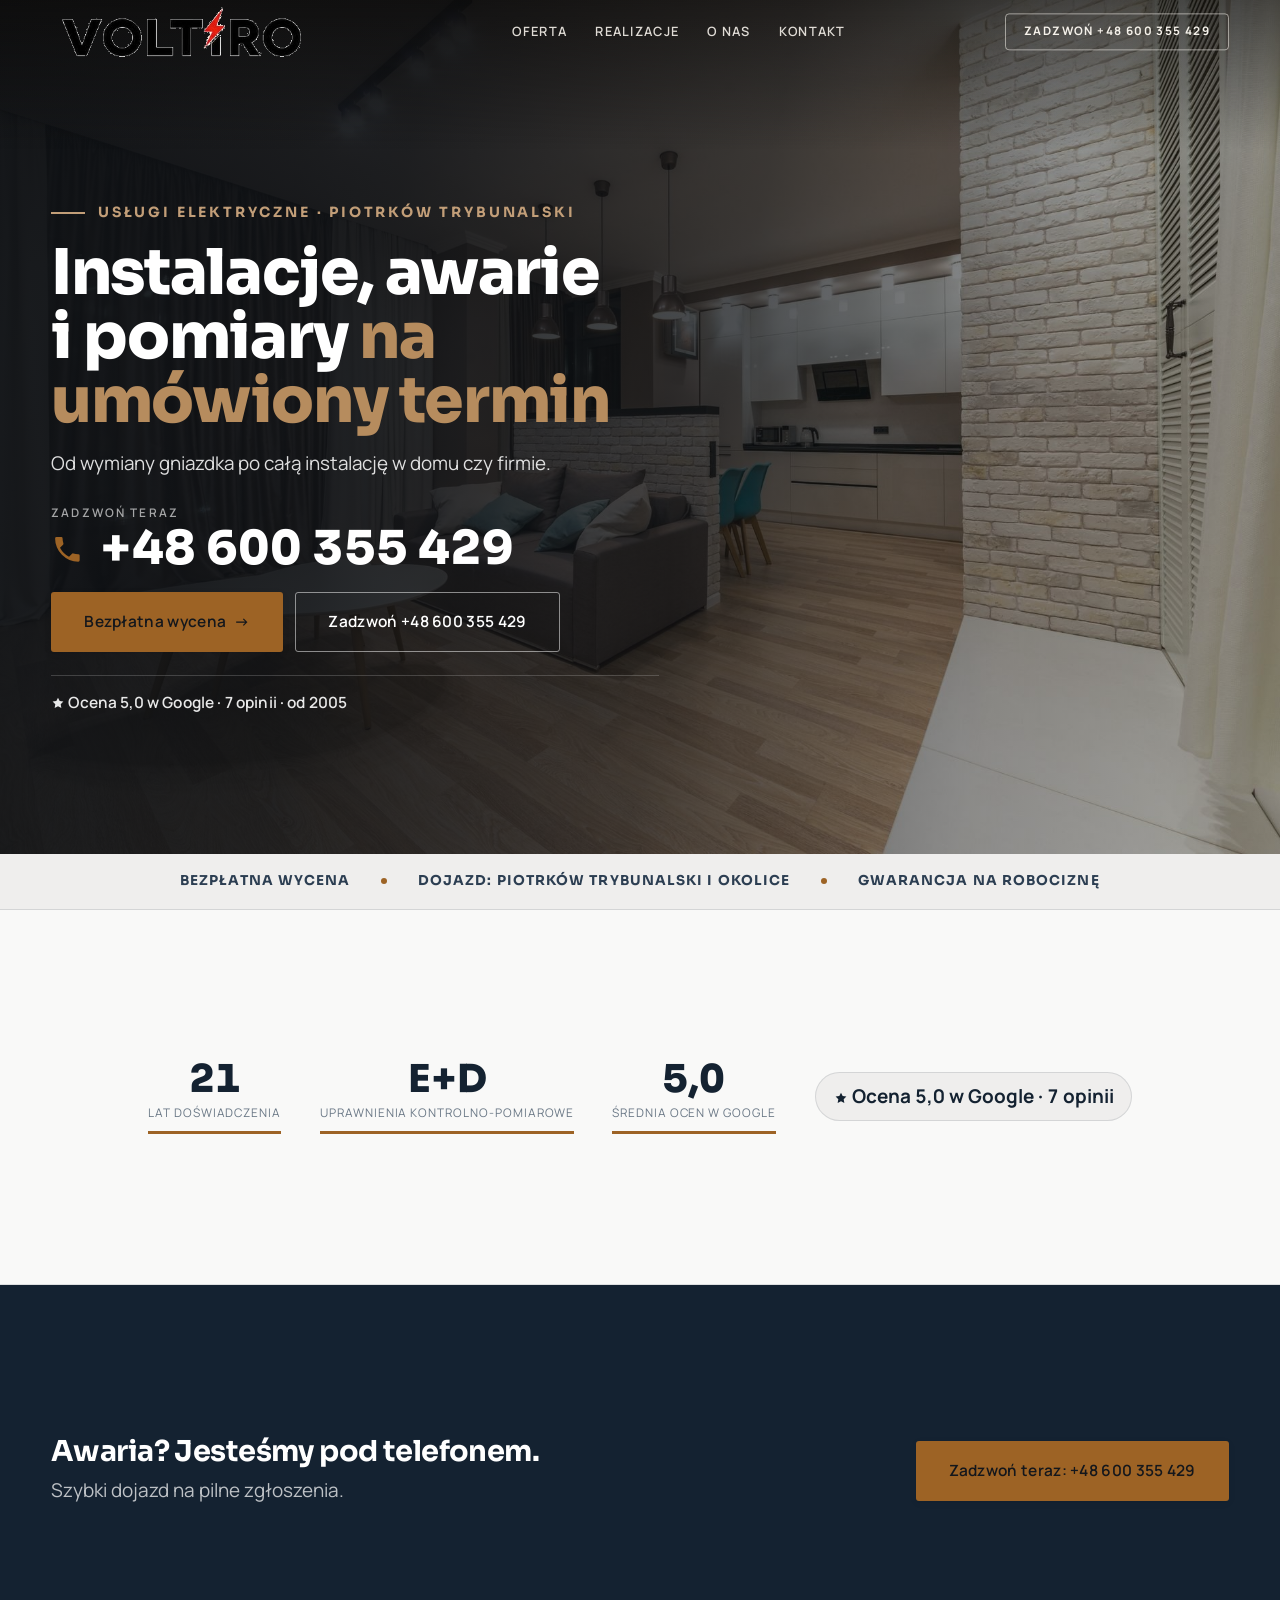
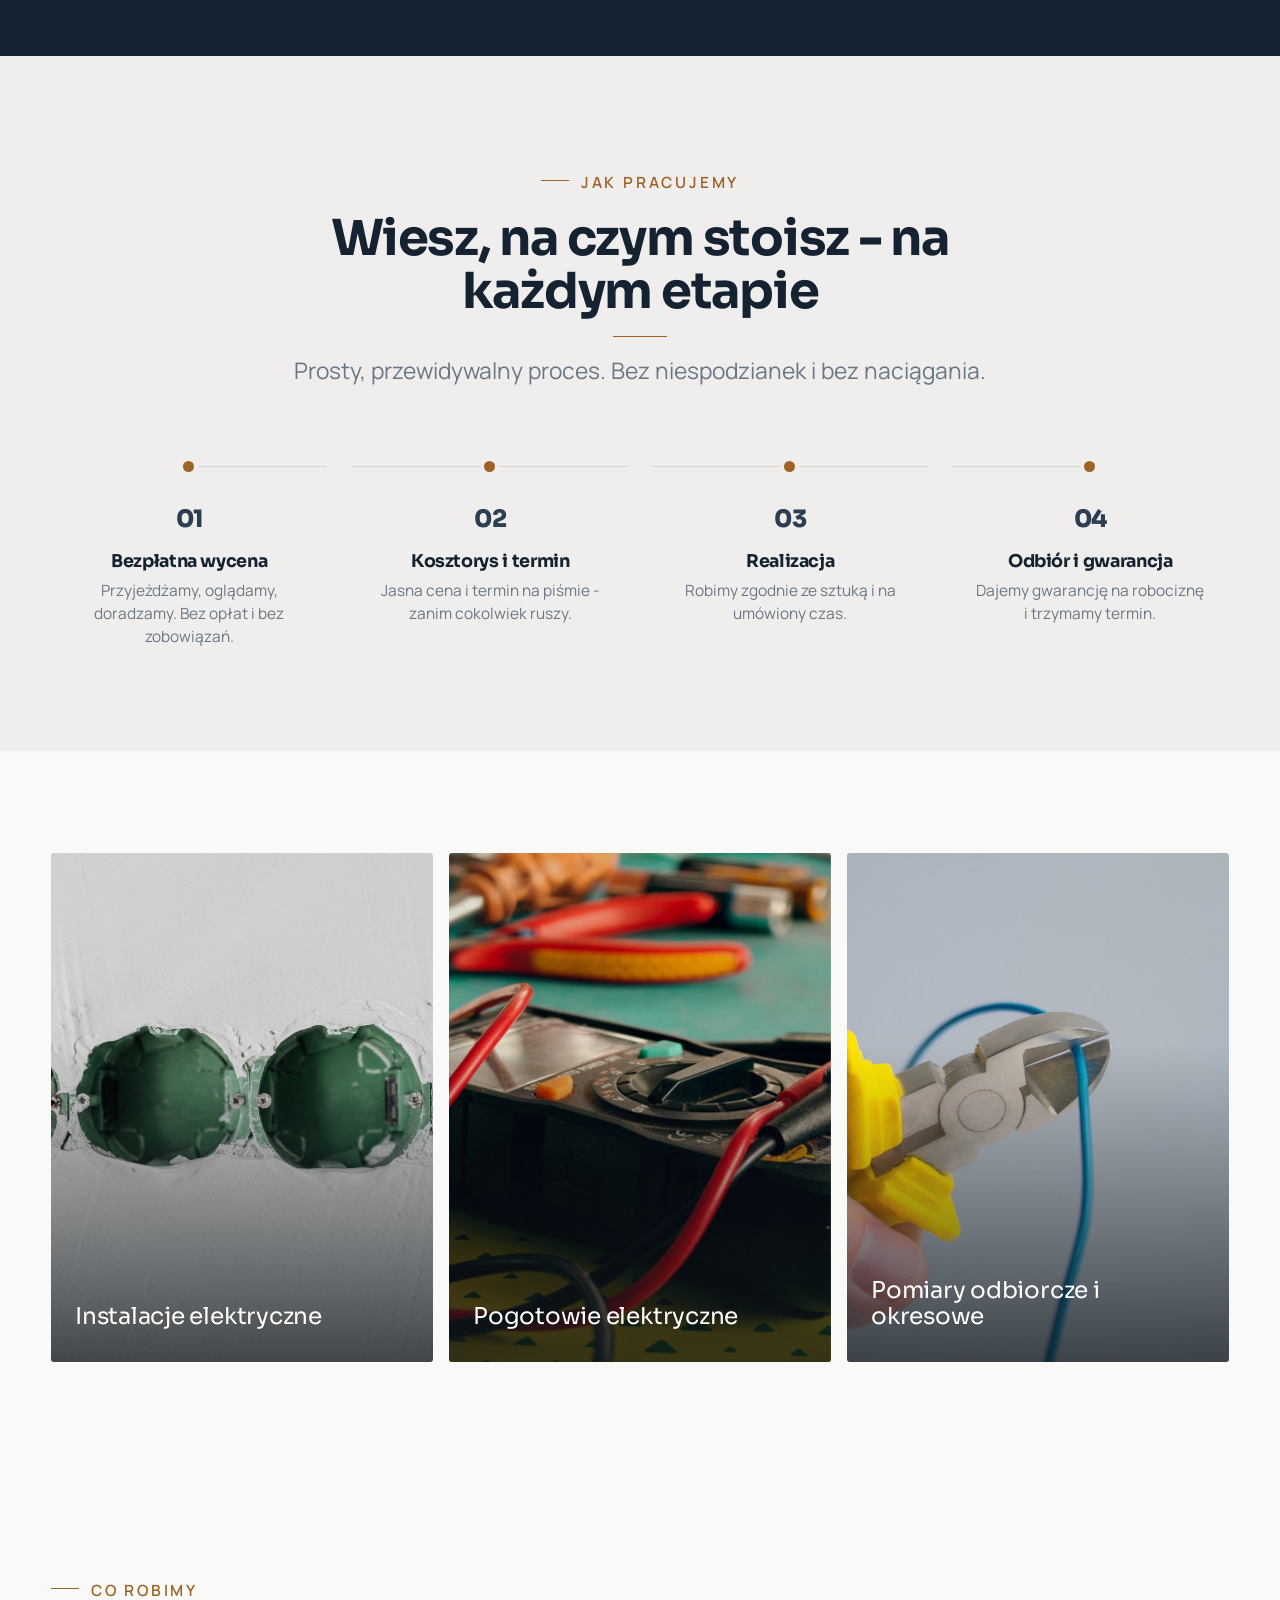
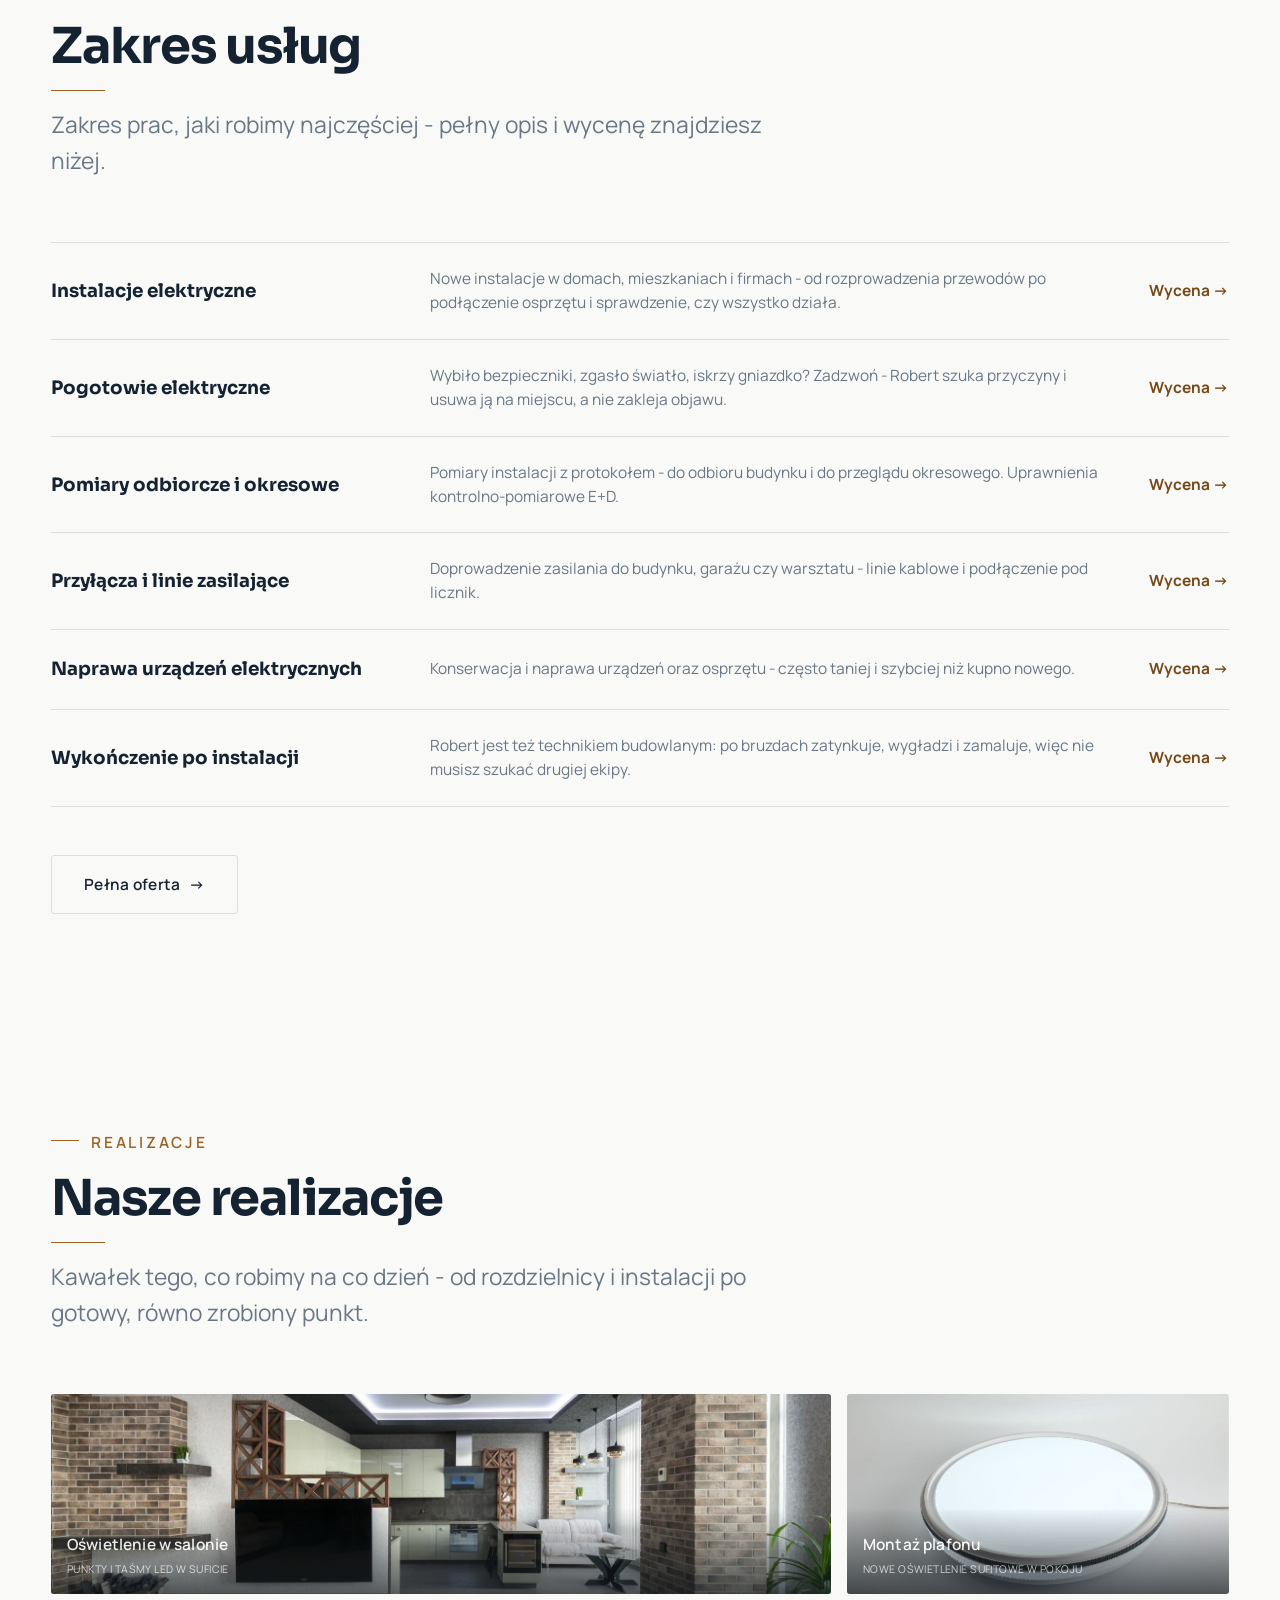
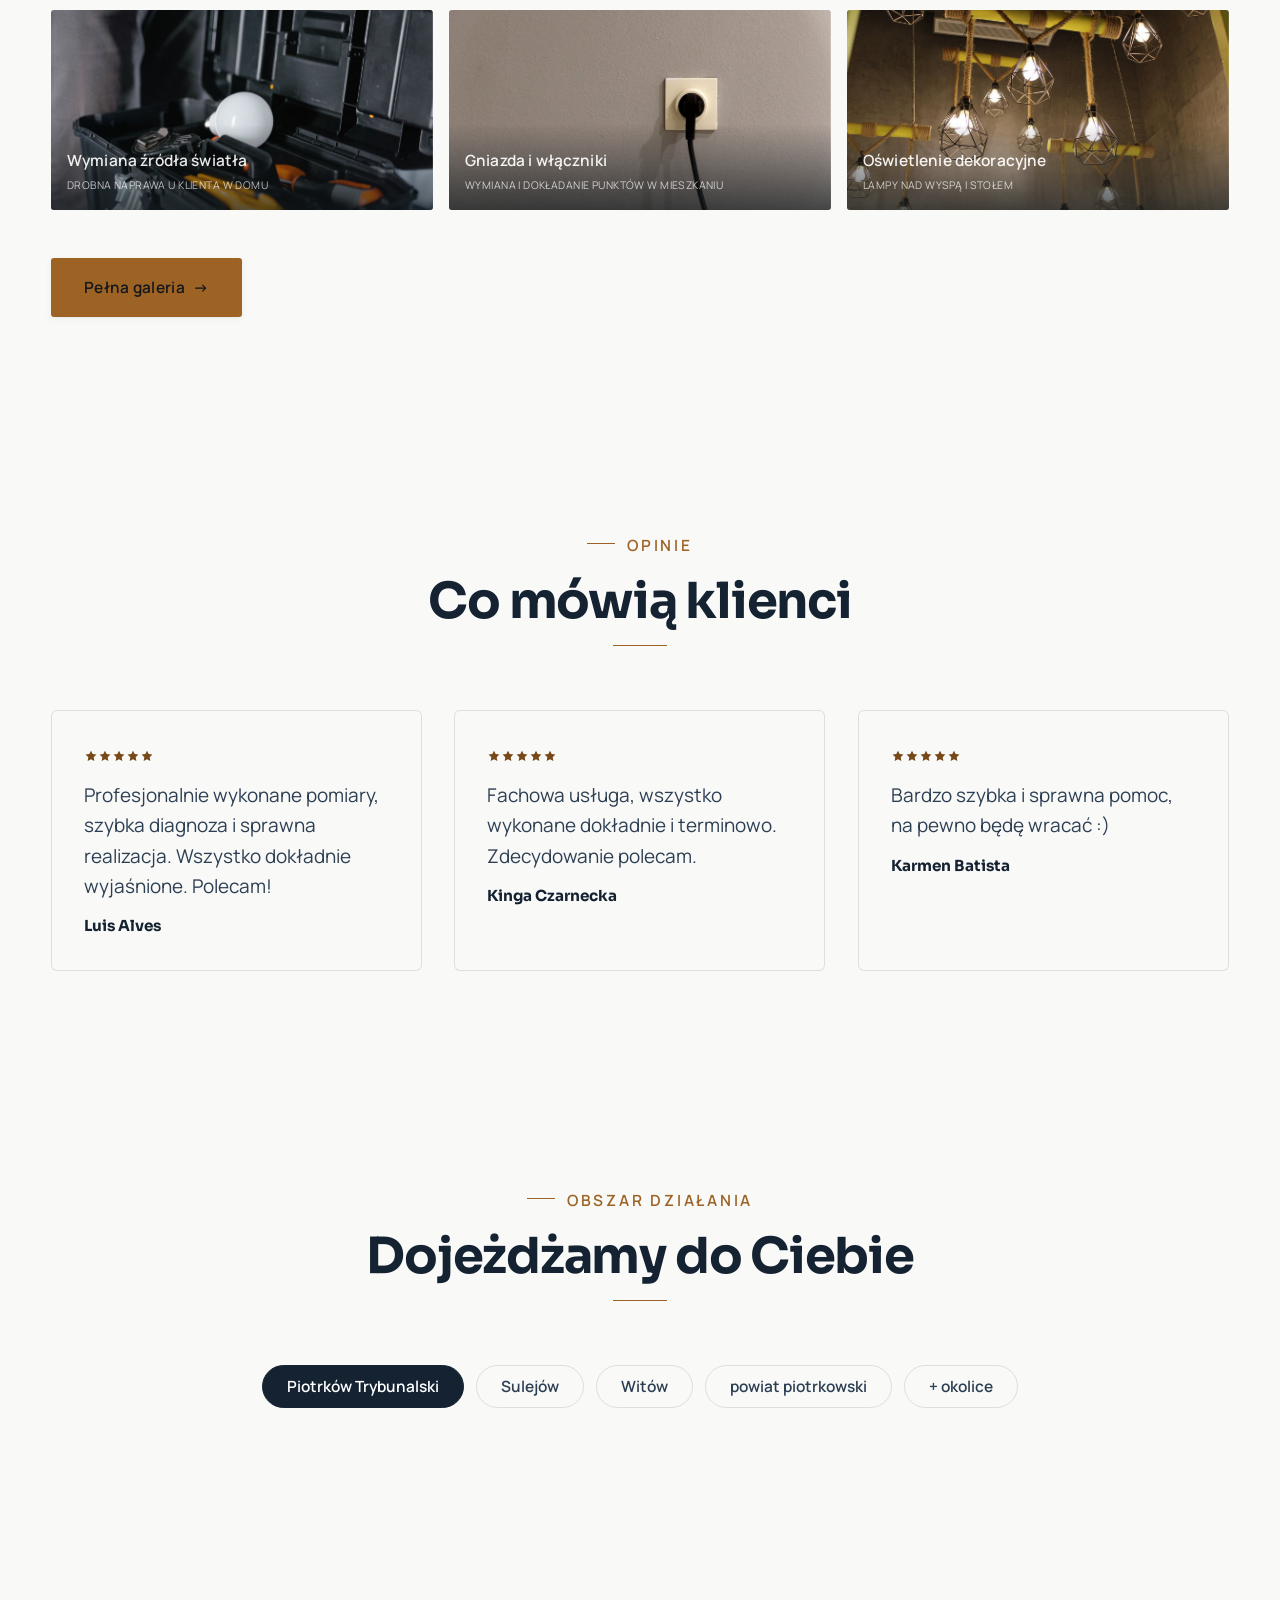
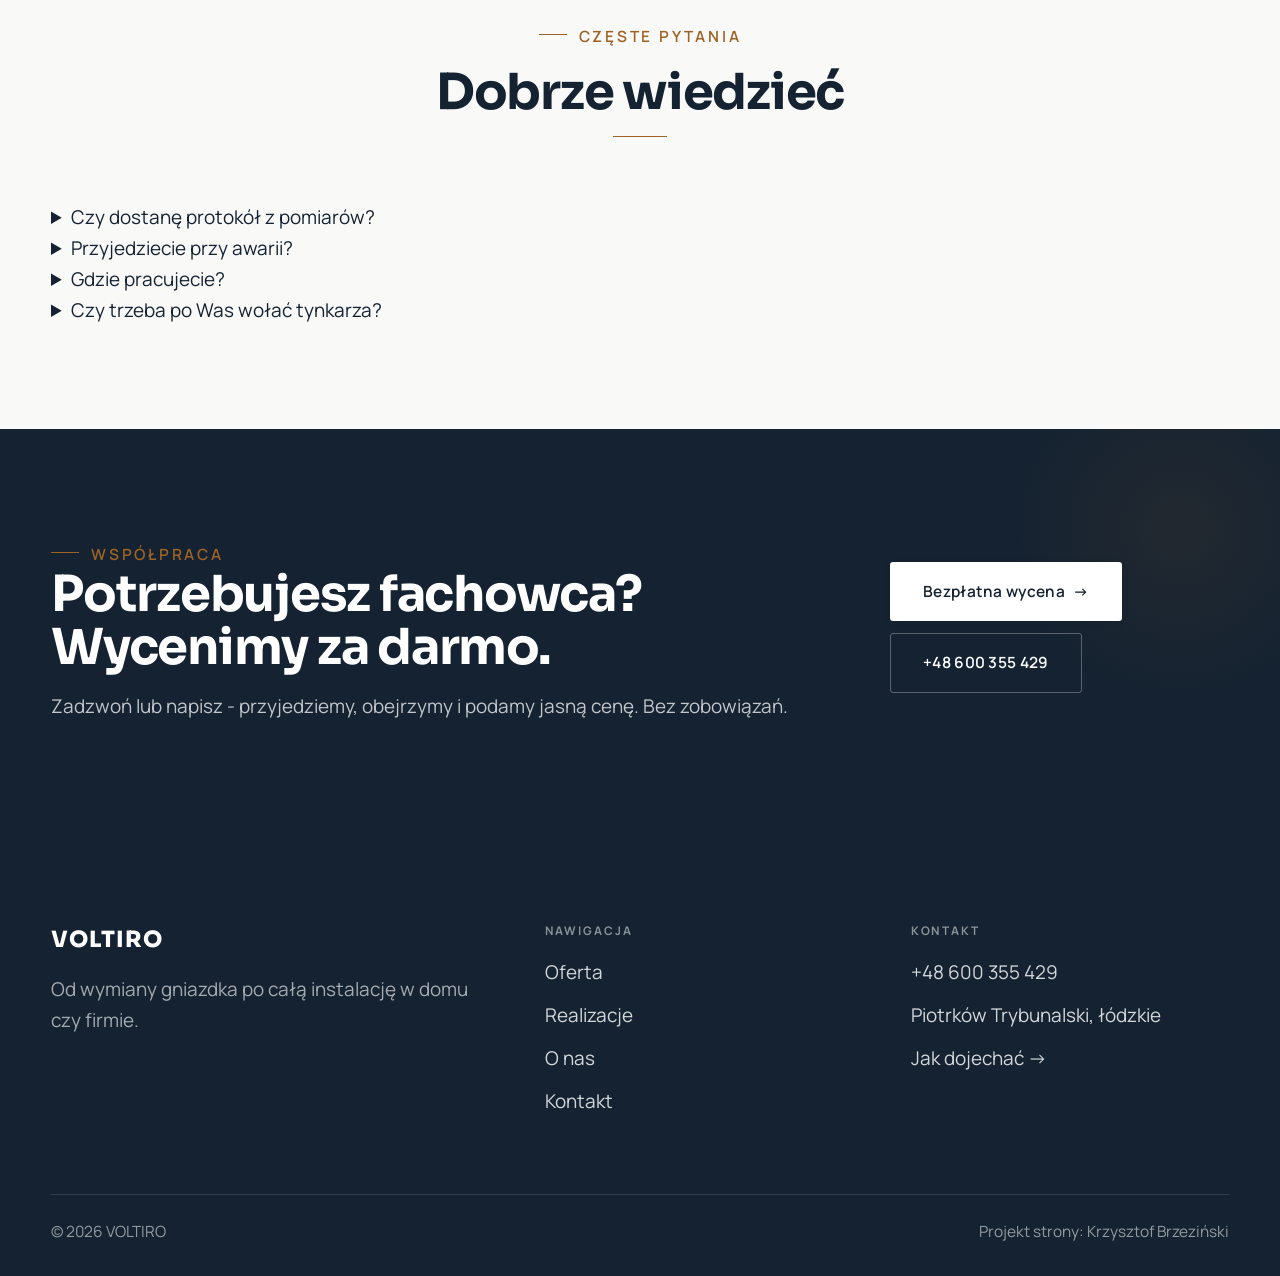
==== commit 7165c6fb: "[claude-edit][cmt:ecd7281a-f23a-46f1-8d85-0373f9210fb8] nowy naglowek hero: Instalacje, awarie i pom" ====
--- a/index.html
+++ b/index.html
@@ -31,7 +31,7 @@
   <div class="hf-panel">
     <div class="hf-inner">
       <span class="hf-kicker">Usługi elektryczne · Piotrków Trybunalski</span>
-      <h1 class="hf-title">Elektryk, który przyjeżdża, <em>jak się umówi</em></h1>
+      <h1 class="hf-title">Instalacje, awarie i pomiary <em>na umówiony termin</em></h1>
       <p class="hf-lead">Od wymiany gniazdka po całą instalację w domu czy firmie.</p>
       <a class="hf-phone" href="tel:+48600355429"><span class="hf-phone-lab">Zadzwoń teraz</span><span class="hf-phone-num"><svg class="ico-tel" width="16" height="16" viewBox="0 0 24 24" fill="none" aria-hidden="true"><path d="M6.6 10.8a15.5 15.5 0 0 0 6.6 6.6l2.2-2.2a1 1 0 0 1 1-.24 11.4 11.4 0 0 0 3.6.58 1 1 0 0 1 1 1V20a1 1 0 0 1-1 1A17 17 0 0 1 3 4a1 1 0 0 1 1-1h3.5a1 1 0 0 1 1 1c0 1.25.2 2.46.58 3.6a1 1 0 0 1-.25 1l-2.23 2.2Z" fill="currentColor"/></svg> +48 600 355 429</span></a>
       <div class="hf-actions">
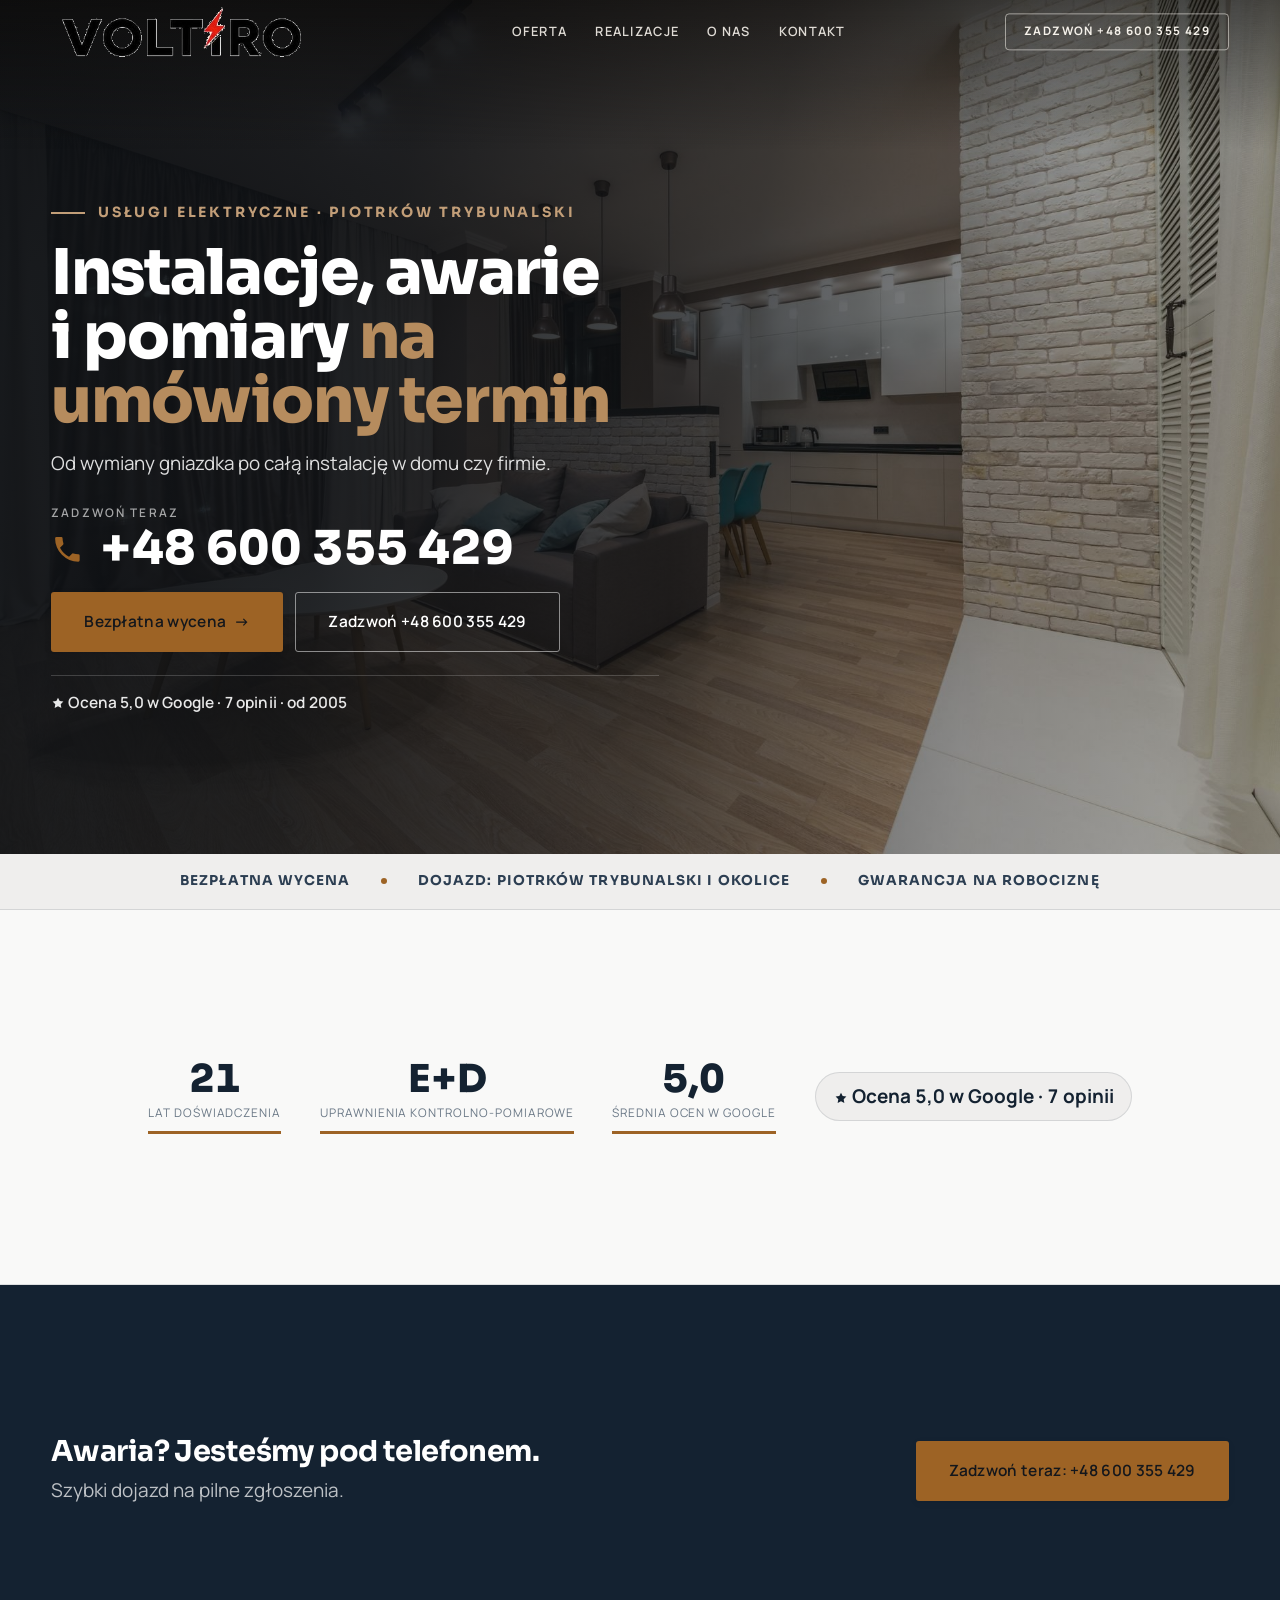
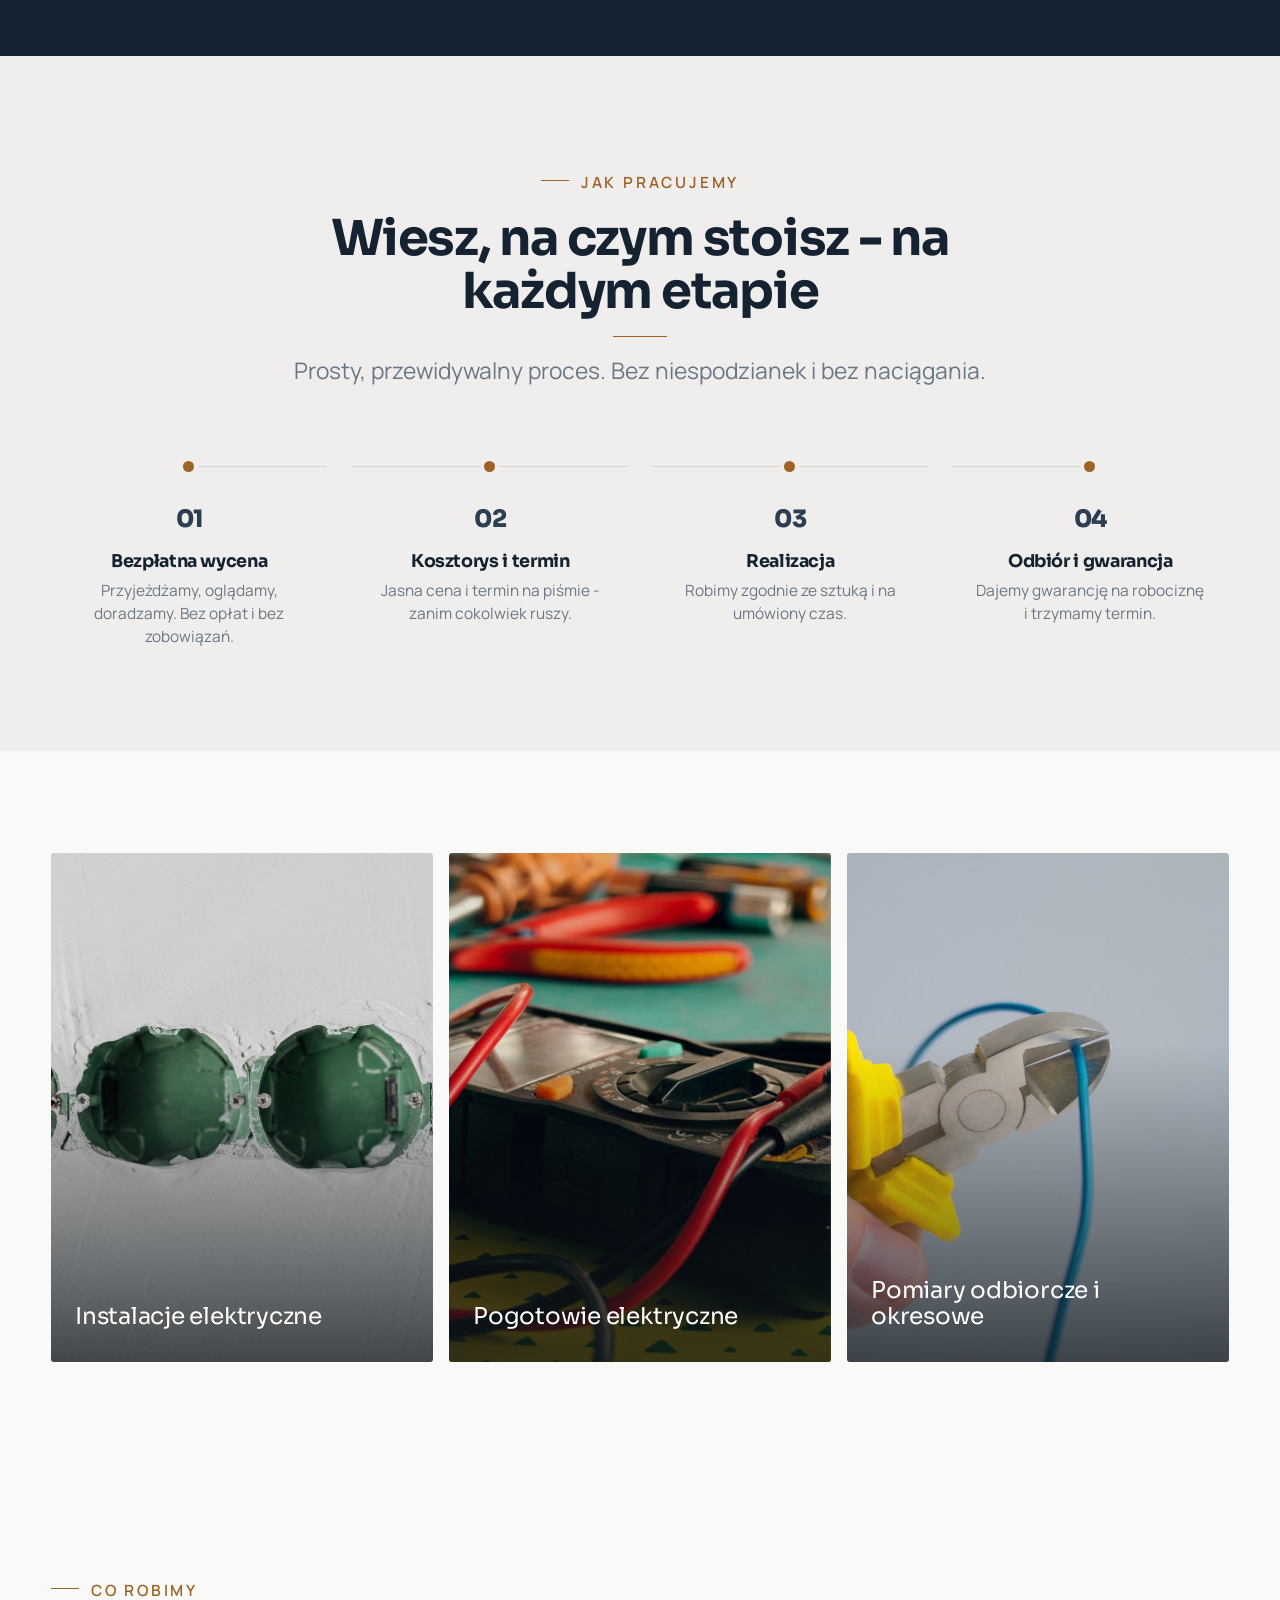
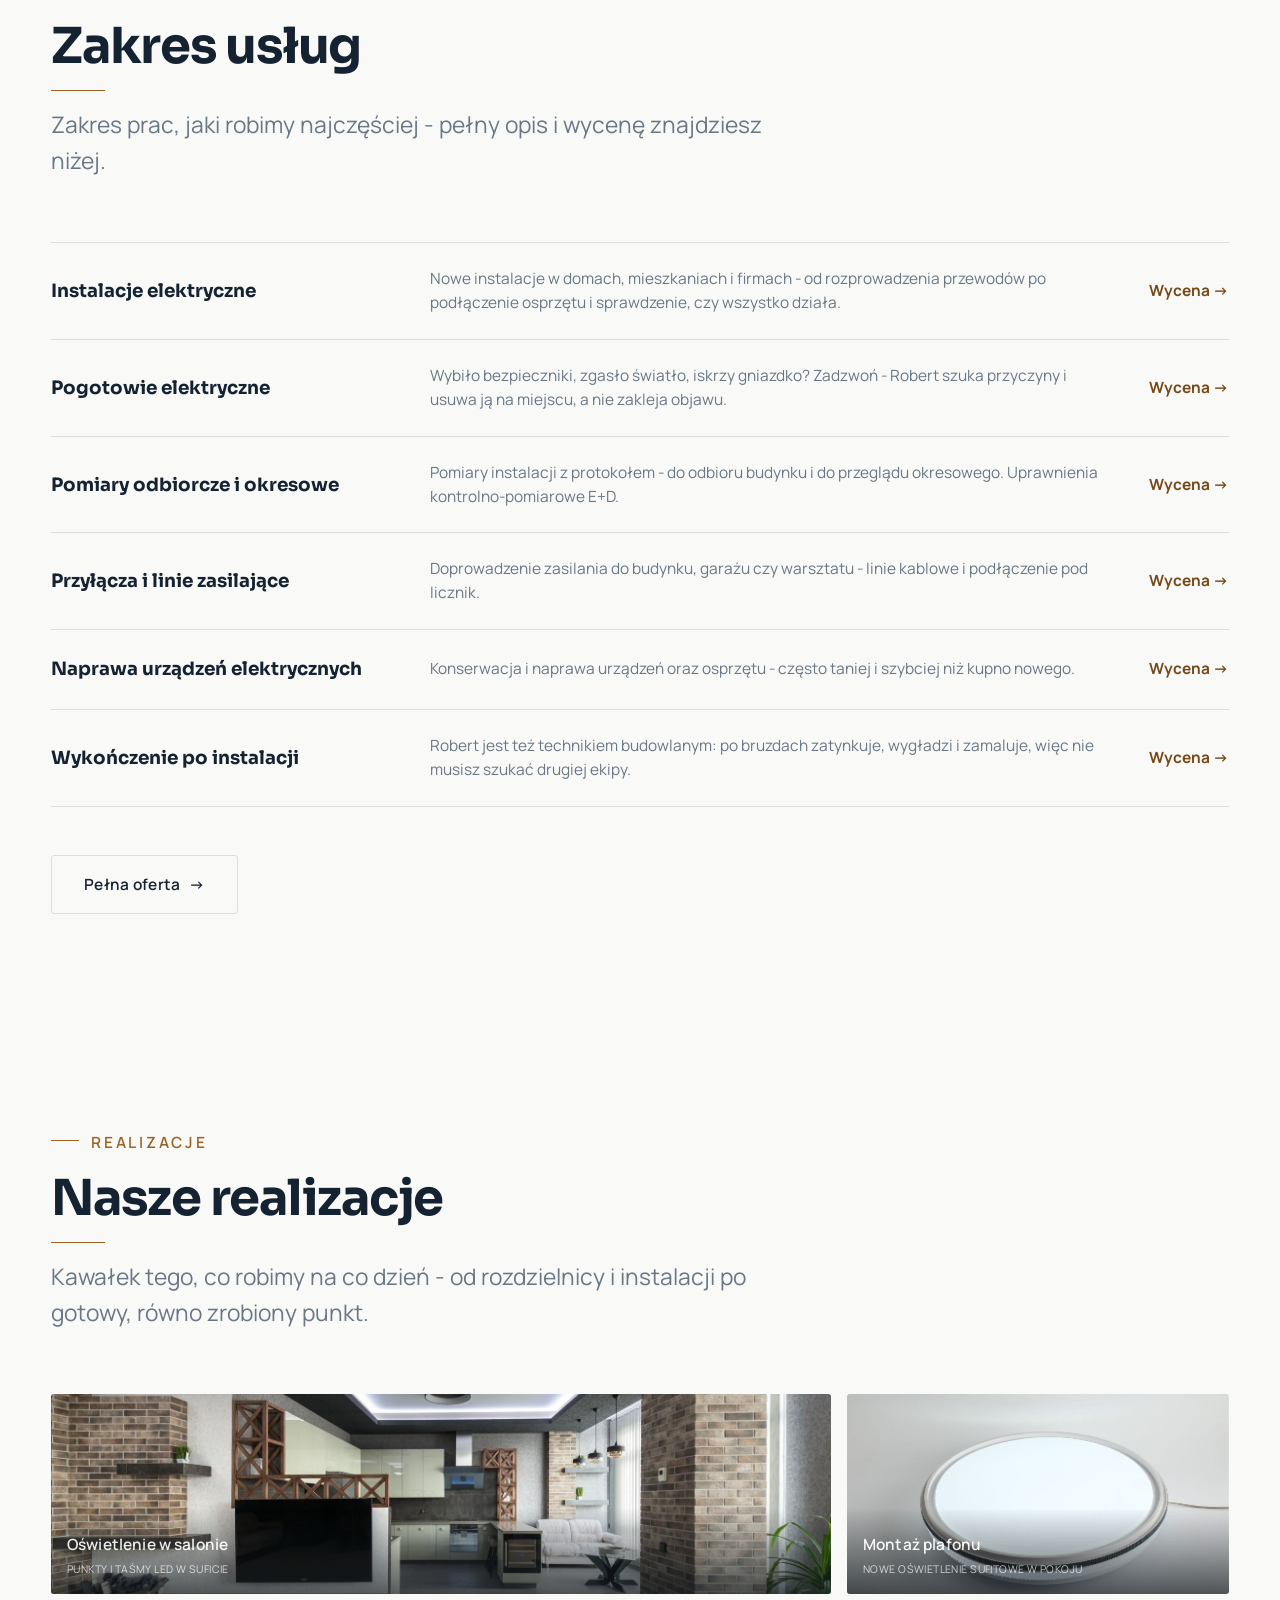
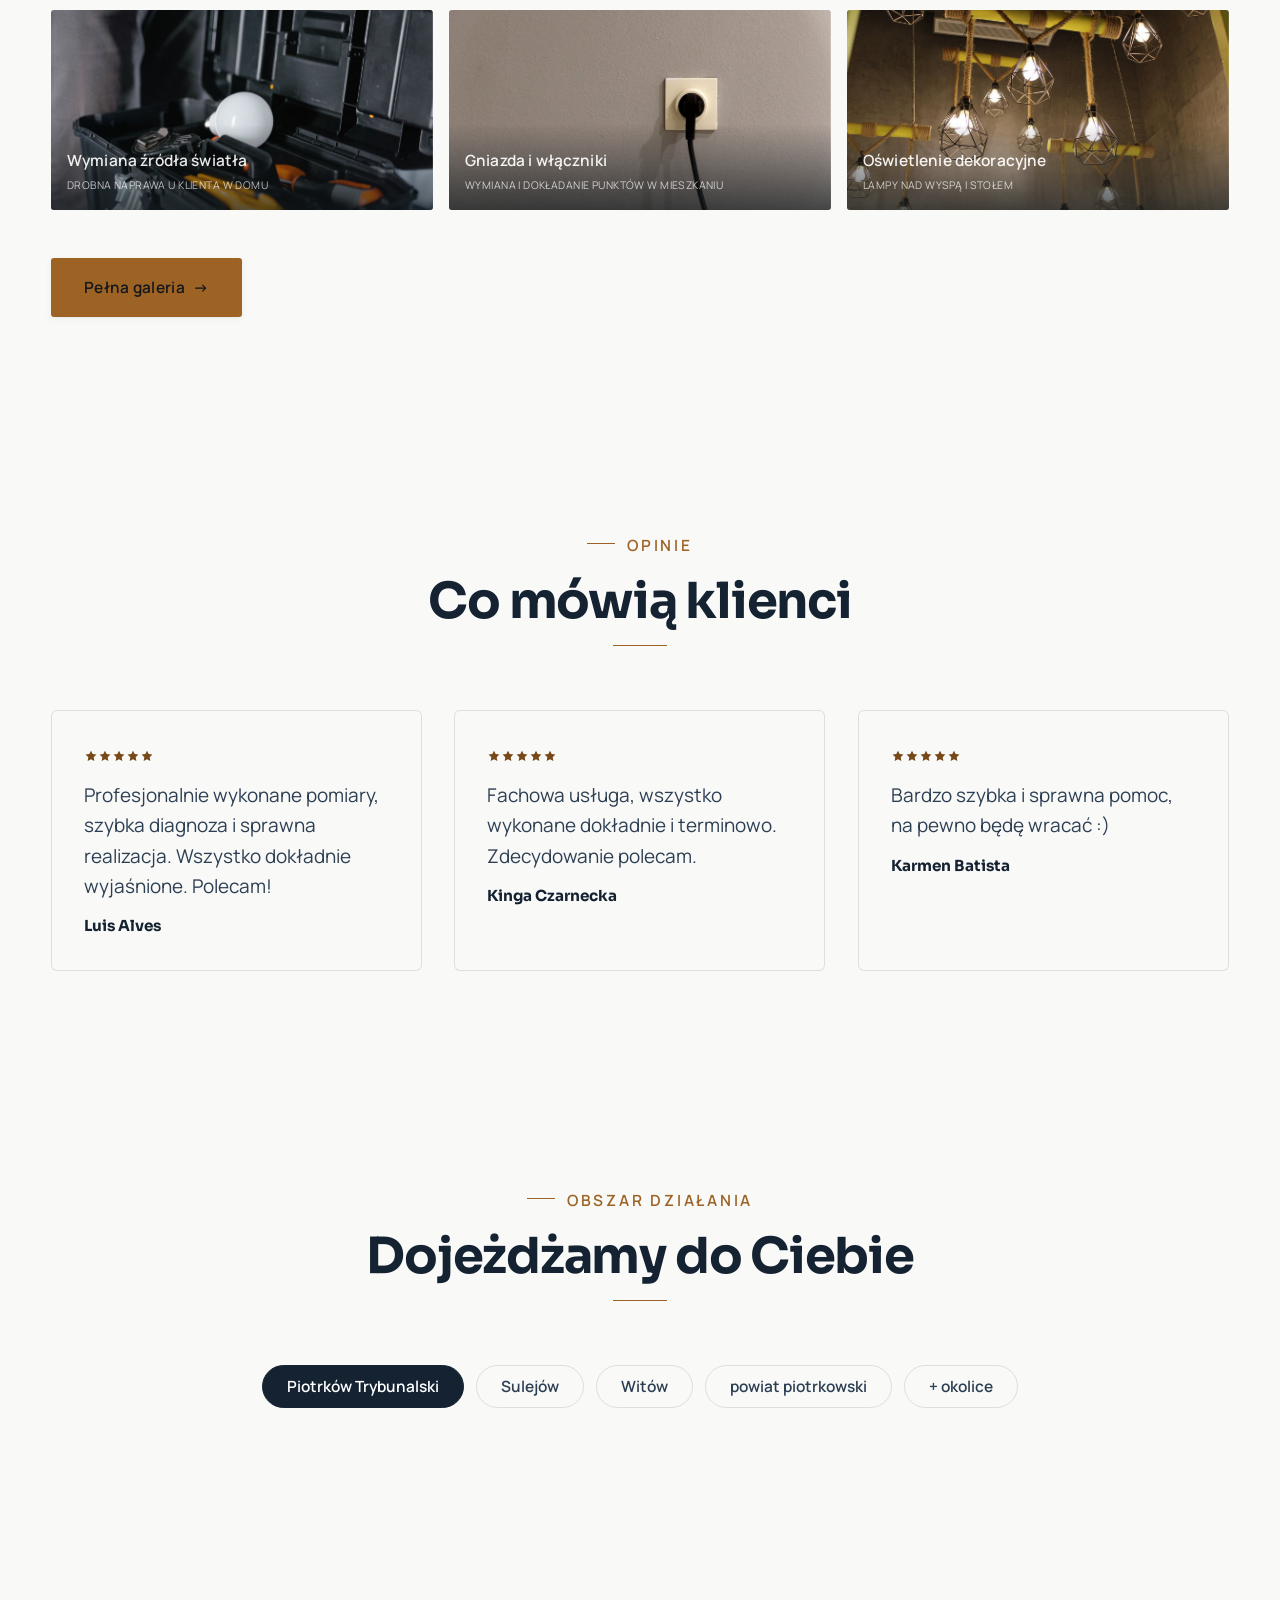
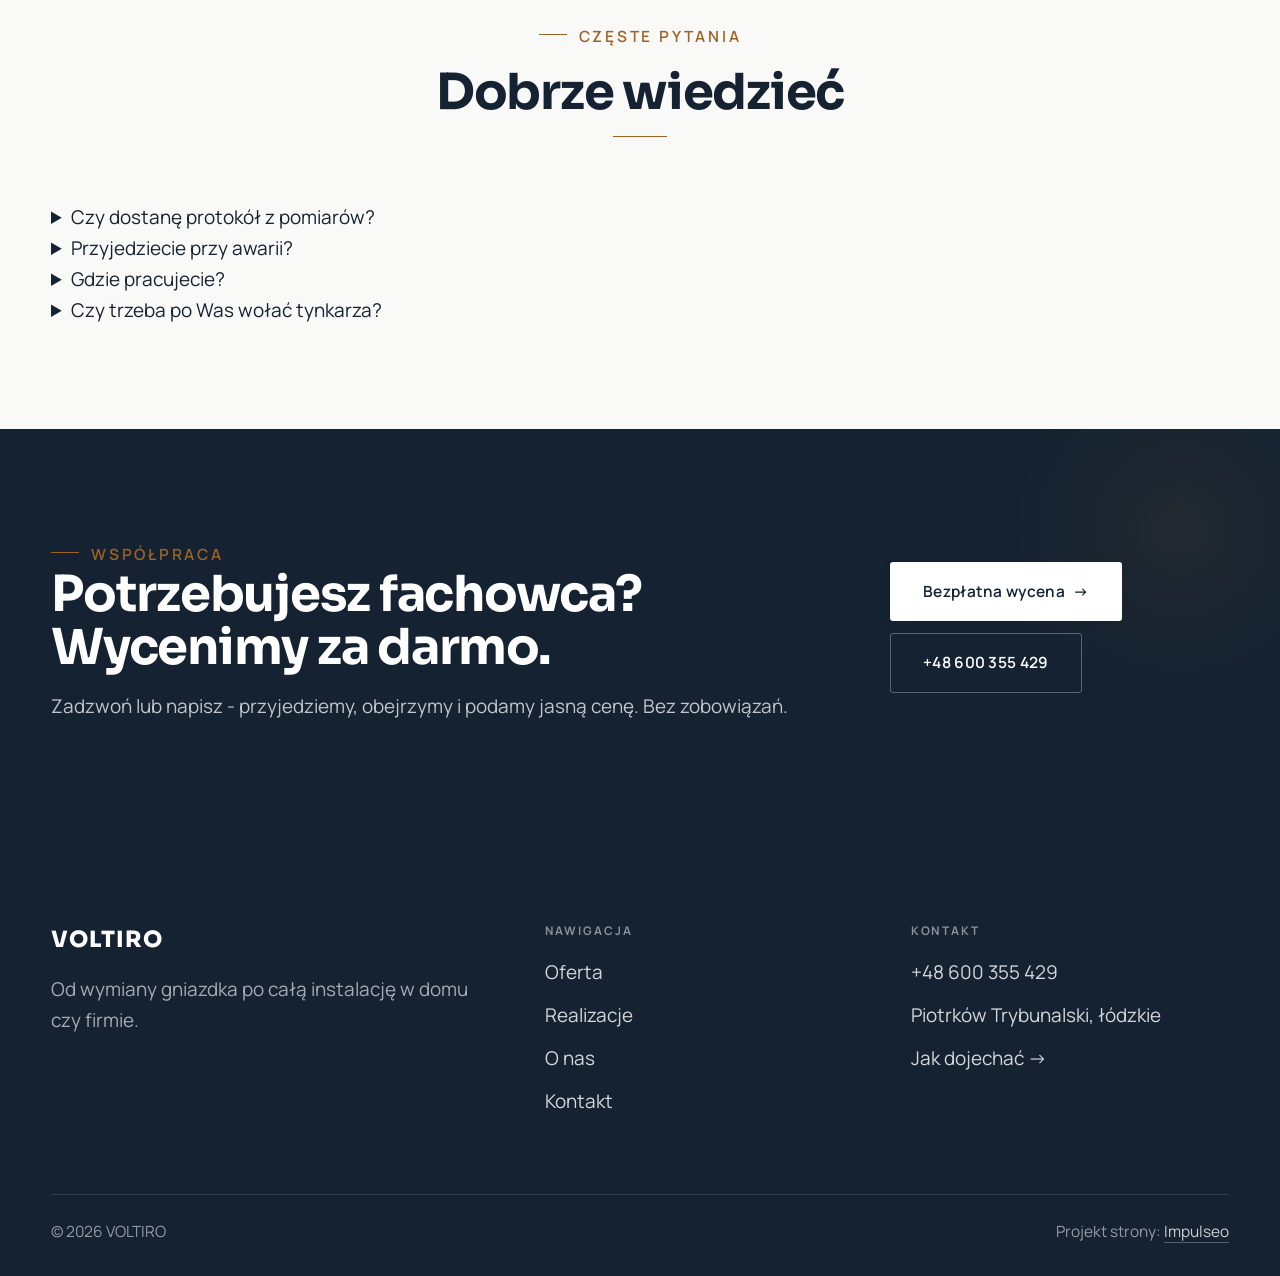
==== commit 6915ef5a: "Stopka: podpis Impulseo z linkiem + poprawka znikajacego napisu w naglowku" ====
--- a/index.html
+++ b/index.html
@@ -198,7 +198,7 @@
     </div>
     <div class="foot-bot">
       <span>© 2026 VOLTIRO</span>
-      <span>Projekt strony: Krzysztof Brzeziński</span>
+      <span>Projekt strony: <a class="foot-credit" href="https://impulseo.pl" target="_blank" rel="noopener">Impulseo</a></span>
     </div>
   </div>
 </footer>
--- a/assets/styles.css
+++ b/assets/styles.css
@@ -1,7 +1,7 @@
 /* ============================================================
    STOLBASZ — premium, architektoniczny B2B fit-out
    Jasna paleta, zero brązu. System wg premium-web-craft.
-   Projekt strony: Krzysztof Brzeziński
+   Projekt strony: Impulseo (impulseo.pl)
    ============================================================ */
 
 :root{
@@ -989,3 +989,19 @@
 
 /* === auto-paleta ze zdjęć klienta (dopasowanie do estetyki socials) === */
 :root{--accent:#9D6325;--accent-d:#774918;--accent-soft:rgba(157,99,37,0.10);--paper:#F9F9F8;--paper-2:#EFEEED;--paper-3:#E8E7E5;}
+
+
+/* ====== IMPULSEO-FIX-20260731 ======================================================
+   1) PODPIS w stopce jest teraz linkiem do impulseo.pl - ma być widocznie klikalny.
+   2) ŻYWY NAGŁÓWEK: warstwa przenikających kadrów (.mt-hero-layer) miała z-index:1, więc
+      lądowała NAD przyciemnieniem hero, a w rodzinie „fachowcy" nawet nad panelem z tekstem
+      (.hf-panel nie miał własnego z-index). Efekt: przy zmianie zdjęcia napis znikał i wracał.
+      Teraz warstwa idzie tam, gdzie zdjęcie tła (z-index:-2), a treść nagłówka dostaje twardy
+      z-index:3. Zmieniają się WYŁĄCZNIE zdjęcia w tle - napis stoi nieruchomo.
+      (hero-cine celowo pominięte: tam img ma z-index:0 i układ był poprawny.) */
+.foot-bot a.foot-credit{color:rgba(255,255,255,.78);text-decoration:none;border-bottom:1px solid rgba(255,255,255,.28)}
+.foot-bot a.foot-credit:hover{color:#fff;border-bottom-color:#fff}
+.hero-fach > img.mt-hero-layer,.hero-gastro > img.mt-hero-layer,.hero-auto > img.mt-hero-layer,
+.hero-dom > img.mt-hero-layer,.hero-studio > img.mt-hero-layer{z-index:-2}
+.hf-panel,.hf-inner,.hd-panel,.hk-panel,.ha-inner,.hs-inner,.hg-inner{position:relative;z-index:3}
+/* ====== koniec IMPULSEO-FIX-20260731 ====== */
